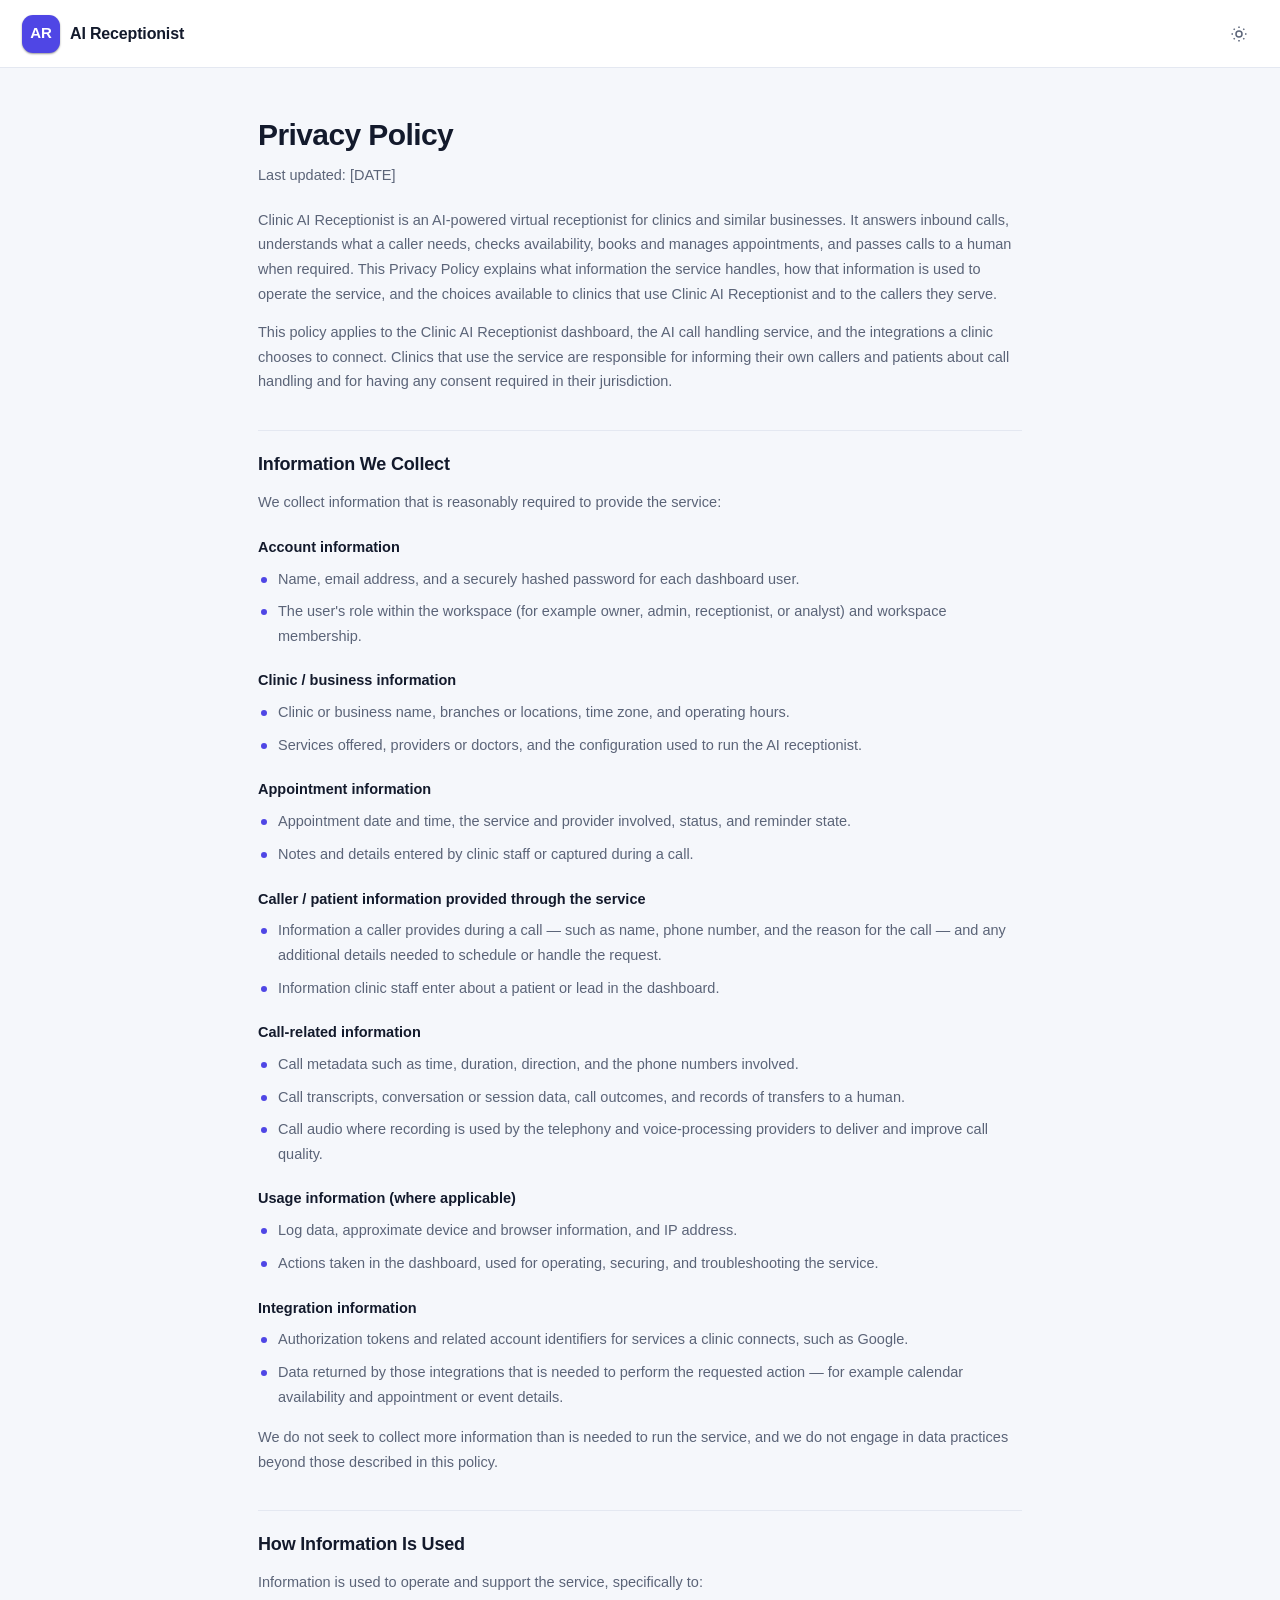
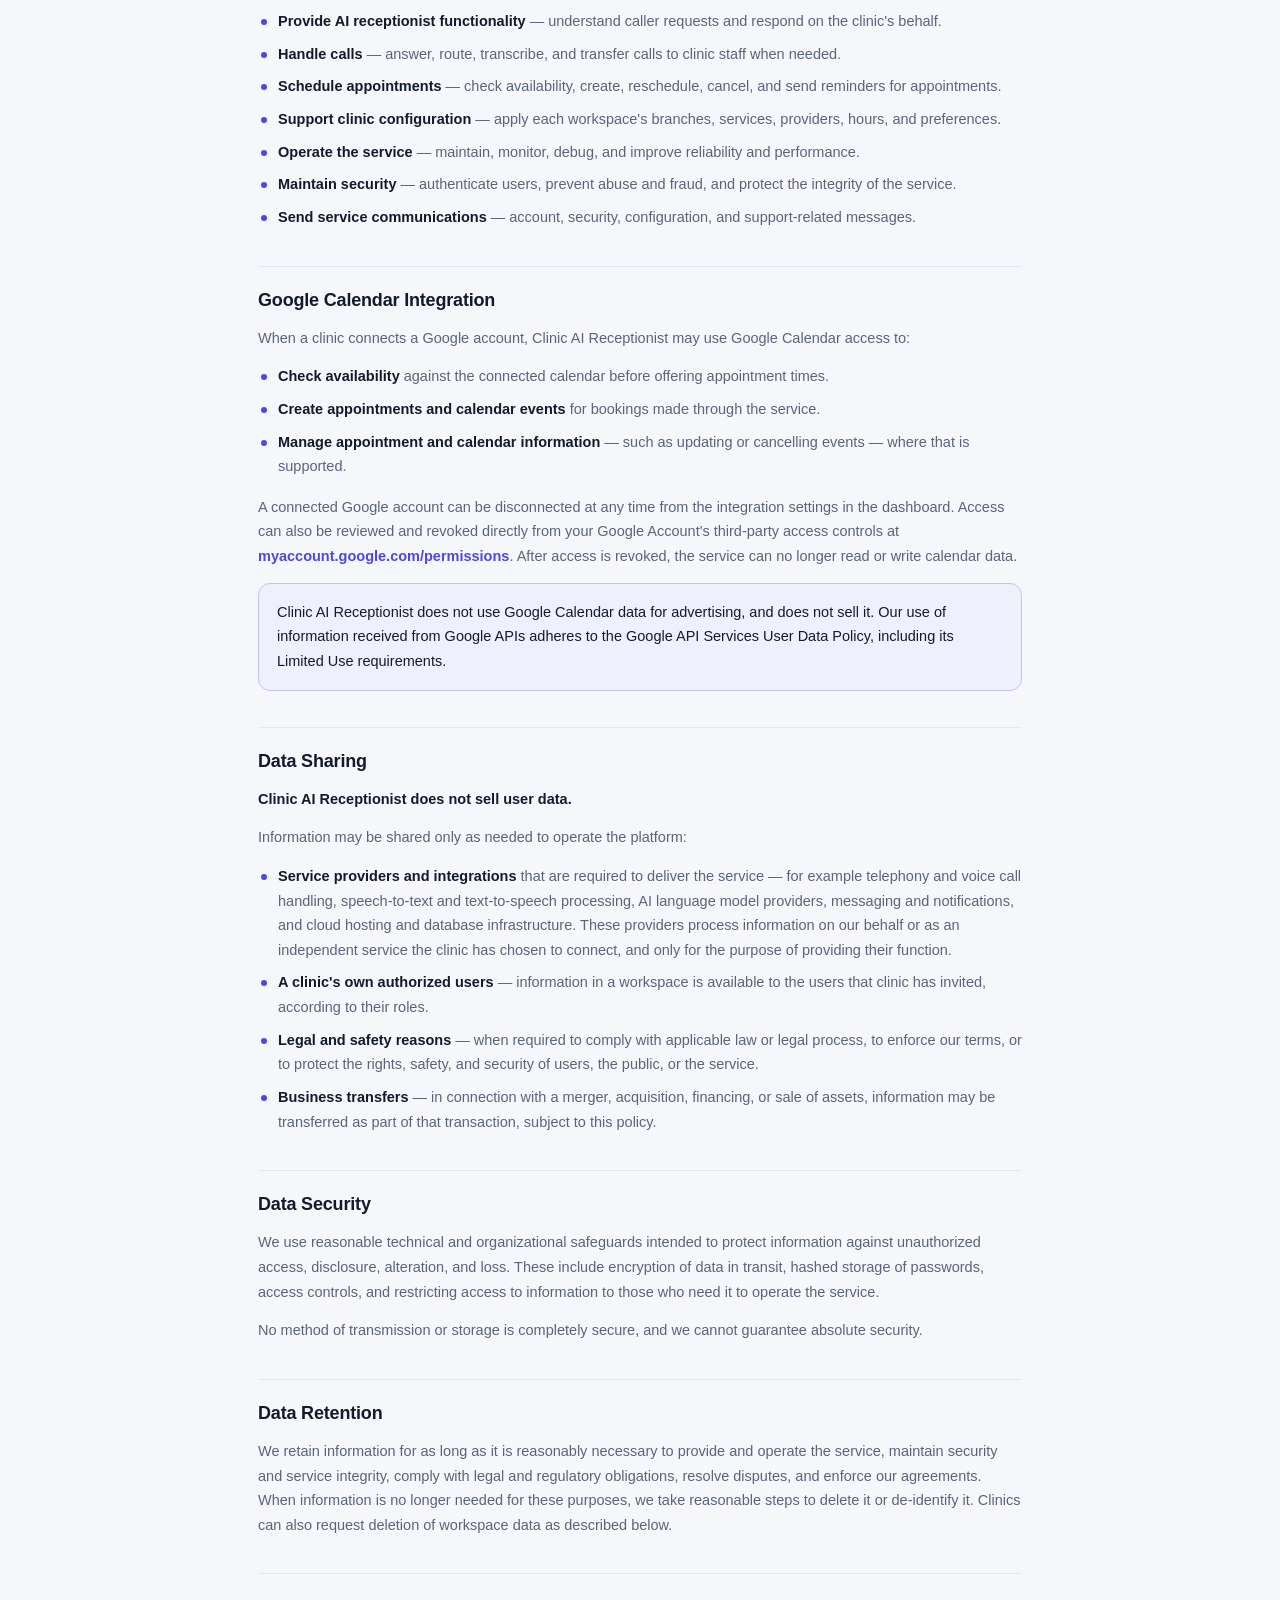
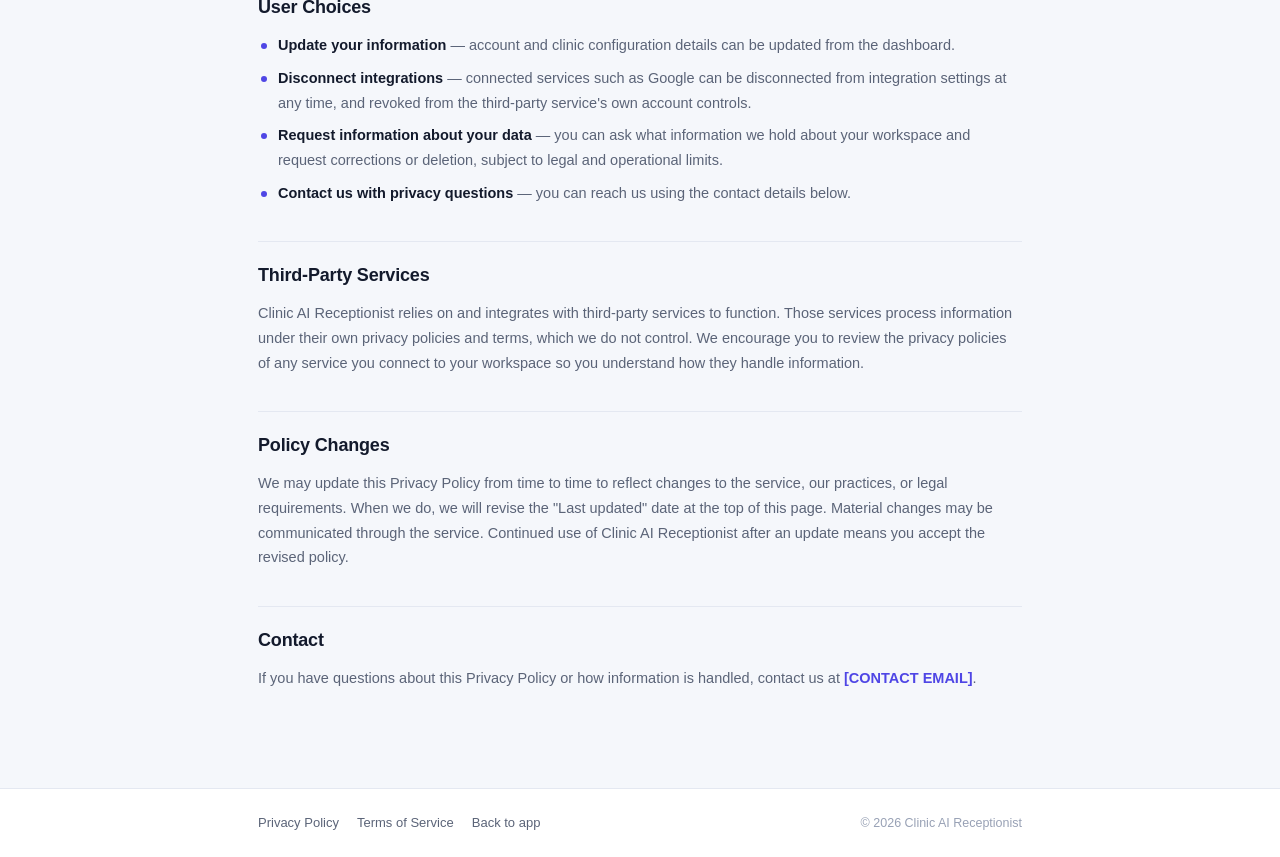
==== frontend/privacy.html @ 1a6f02f2 "Integrate AI Receptionist 3.0 changes" ====
<!DOCTYPE html>
<html lang="en">
<head>
<meta charset="UTF-8" />
<meta name="viewport" content="width=device-width, initial-scale=1.0" />
<!--
  Standalone PUBLIC page — not part of the SPA in index.html. It has its own
  <meta> CSP (the one in index.html only applies to that document). This page
  makes no API calls, so connect-src stays at 'self'. As with index.html, a
  real deployment should also send a Content-Security-Policy HTTP header.
-->
<meta http-equiv="Content-Security-Policy" content="default-src 'self'; script-src 'self'; style-src 'self' 'unsafe-inline'; img-src 'self' data:; connect-src 'self'; object-src 'none'; base-uri 'self'; form-action 'self';" />
<title>Privacy Policy | Clinic AI Receptionist</title>
<meta name="description" content="Privacy Policy for Clinic AI Receptionist — what information the AI receptionist service collects, how it is used, and the choices available to clinics and their callers." />
<meta name="robots" content="index, follow" />
<link rel="stylesheet" href="css/reset.css" />
<link rel="stylesheet" href="css/dashboard.css" />
<script src="js/legal.js"></script>
<style>
  /* Page-scoped layout only — every value is an existing design token from
     css/dashboard.css so this page inherits the app's theme, colours,
     typography and spacing (and dark mode) automatically. */
  .legal-topbar {
    display: flex; align-items: center; justify-content: space-between;
    gap: 14px; height: var(--topbar-h);
    padding: 0 22px;
    background: var(--bg-elevated);
    border-bottom: 1px solid var(--border);
    position: sticky; top: 0; z-index: 40;
  }
  .legal-brand { display: flex; align-items: center; gap: 10px; color: var(--text); }
  .legal-brand__name { font-weight: 700; font-size: 16px; letter-spacing: -0.01em; }

  .legal-root {
    max-width: 820px; width: 100%; margin: 0 auto;
    padding: 44px 28px 84px;
    animation: rise 0.5s var(--ease);
  }
  .legal-doc__title { font-size: 30px; font-weight: 700; letter-spacing: -0.02em; margin-bottom: 6px; }
  .legal-doc__meta { color: var(--text-faint); font-size: 13px; margin-bottom: 8px; }
  .legal-doc__intro { color: var(--text-muted); font-size: 15px; line-height: 1.7; margin: 20px 0 8px; }

  .legal-doc h2 {
    font-size: 18px; font-weight: 700; letter-spacing: -0.01em;
    margin: 36px 0 12px; padding-top: 20px;
    border-top: 1px solid var(--border);
  }
  .legal-doc h3 { font-size: 14.5px; font-weight: 700; margin: 22px 0 8px; color: var(--text); }
  .legal-doc p { color: var(--text-muted); font-size: 14.5px; line-height: 1.7; margin-bottom: 14px; }
  .legal-doc ul { display: flex; flex-direction: column; gap: 8px; margin: 0 0 16px; }
  .legal-doc li {
    position: relative; padding-left: 20px;
    color: var(--text-muted); font-size: 14.5px; line-height: 1.7;
  }
  .legal-doc li::before {
    content: ""; position: absolute; left: 3px; top: 10px;
    width: 6px; height: 6px; border-radius: 50%; background: var(--brand);
  }
  .legal-doc strong { color: var(--text); font-weight: 600; }
  .legal-doc a { color: var(--brand); font-weight: 600; }
  .legal-doc a:hover { text-decoration: underline; }

  .legal-callout {
    background: var(--brand-soft);
    border: 1px solid color-mix(in srgb, var(--brand) 22%, var(--border));
    border-radius: var(--radius-md);
    padding: 16px 18px; margin: 0 0 16px;
  }
  .legal-callout p { margin-bottom: 0; color: var(--text); }

  .legal-footer { background: var(--bg-elevated); border-top: 1px solid var(--border); }
  .legal-footer__inner {
    max-width: 820px; width: 100%; margin: 0 auto;
    padding: 24px 28px;
    display: flex; flex-wrap: wrap; align-items: center; justify-content: space-between; gap: 12px;
  }
  .legal-footer__links { display: flex; flex-wrap: wrap; gap: 18px; }
  .legal-footer__links a { font-size: 13px; font-weight: 500; color: var(--text-muted); }
  .legal-footer__links a:hover { color: var(--text); }
  .legal-footer__copy { font-size: 12.5px; color: var(--text-faint); }

  @media (max-width: 720px) {
    .legal-topbar { padding: 0 16px; }
    .legal-root { padding: 30px 16px 64px; }
    .legal-doc__title { font-size: 24px; }
    .legal-footer__inner { padding: 20px 16px; }
  }
</style>
</head>
<body>

<header class="legal-topbar">
  <a class="legal-brand" href="index.html" aria-label="Back to Clinic AI Receptionist">
    <span class="auth-brand__mark">AR</span>
    <span class="legal-brand__name">AI Receptionist</span>
  </a>
  <button class="icon-btn" id="theme-toggle" type="button" aria-label="Toggle dark / light mode" title="Toggle dark / light mode">
    <svg id="theme-icon-sun" viewBox="0 0 24 24" fill="none" stroke="currentColor" stroke-width="2" aria-hidden="true"><circle cx="12" cy="12" r="4"/><path d="M12 2v2M12 20v2M4.9 4.9l1.4 1.4M17.7 17.7l1.4 1.4M2 12h2M20 12h2M4.9 19.1l1.4-1.4M17.7 6.3l1.4-1.4"/></svg>
    <svg id="theme-icon-moon" viewBox="0 0 24 24" fill="none" stroke="currentColor" stroke-width="2" aria-hidden="true" hidden><path d="M21 12.79A9 9 0 1111.21 3 7 7 0 0021 12.79z"/></svg>
  </button>
</header>

<main class="legal-root">
  <article class="legal-doc">
    <h1 class="legal-doc__title">Privacy Policy</h1>
    <p class="legal-doc__meta">Last updated: [DATE]</p>

    <p class="legal-doc__intro">
      Clinic AI Receptionist is an AI-powered virtual receptionist for clinics and
      similar businesses. It answers inbound calls, understands what a caller needs,
      checks availability, books and manages appointments, and passes calls to a
      human when required. This Privacy Policy explains what information the service
      handles, how that information is used to operate the service, and the choices
      available to clinics that use Clinic AI Receptionist and to the callers they
      serve.
    </p>
    <p>
      This policy applies to the Clinic AI Receptionist dashboard, the AI call
      handling service, and the integrations a clinic chooses to connect. Clinics
      that use the service are responsible for informing their own callers and
      patients about call handling and for having any consent required in their
      jurisdiction.
    </p>

    <h2>Information We Collect</h2>
    <p>We collect information that is reasonably required to provide the service:</p>

    <h3>Account information</h3>
    <ul>
      <li>Name, email address, and a securely hashed password for each dashboard user.</li>
      <li>The user's role within the workspace (for example owner, admin, receptionist, or analyst) and workspace membership.</li>
    </ul>

    <h3>Clinic / business information</h3>
    <ul>
      <li>Clinic or business name, branches or locations, time zone, and operating hours.</li>
      <li>Services offered, providers or doctors, and the configuration used to run the AI receptionist.</li>
    </ul>

    <h3>Appointment information</h3>
    <ul>
      <li>Appointment date and time, the service and provider involved, status, and reminder state.</li>
      <li>Notes and details entered by clinic staff or captured during a call.</li>
    </ul>

    <h3>Caller / patient information provided through the service</h3>
    <ul>
      <li>Information a caller provides during a call — such as name, phone number, and the reason for the call — and any additional details needed to schedule or handle the request.</li>
      <li>Information clinic staff enter about a patient or lead in the dashboard.</li>
    </ul>

    <h3>Call-related information</h3>
    <ul>
      <li>Call metadata such as time, duration, direction, and the phone numbers involved.</li>
      <li>Call transcripts, conversation or session data, call outcomes, and records of transfers to a human.</li>
      <li>Call audio where recording is used by the telephony and voice-processing providers to deliver and improve call quality.</li>
    </ul>

    <h3>Usage information (where applicable)</h3>
    <ul>
      <li>Log data, approximate device and browser information, and IP address.</li>
      <li>Actions taken in the dashboard, used for operating, securing, and troubleshooting the service.</li>
    </ul>

    <h3>Integration information</h3>
    <ul>
      <li>Authorization tokens and related account identifiers for services a clinic connects, such as Google.</li>
      <li>Data returned by those integrations that is needed to perform the requested action — for example calendar availability and appointment or event details.</li>
    </ul>

    <p>
      We do not seek to collect more information than is needed to run the service,
      and we do not engage in data practices beyond those described in this policy.
    </p>

    <h2>How Information Is Used</h2>
    <p>Information is used to operate and support the service, specifically to:</p>
    <ul>
      <li><strong>Provide AI receptionist functionality</strong> — understand caller requests and respond on the clinic's behalf.</li>
      <li><strong>Handle calls</strong> — answer, route, transcribe, and transfer calls to clinic staff when needed.</li>
      <li><strong>Schedule appointments</strong> — check availability, create, reschedule, cancel, and send reminders for appointments.</li>
      <li><strong>Support clinic configuration</strong> — apply each workspace's branches, services, providers, hours, and preferences.</li>
      <li><strong>Operate the service</strong> — maintain, monitor, debug, and improve reliability and performance.</li>
      <li><strong>Maintain security</strong> — authenticate users, prevent abuse and fraud, and protect the integrity of the service.</li>
      <li><strong>Send service communications</strong> — account, security, configuration, and support-related messages.</li>
    </ul>

    <h2>Google Calendar Integration</h2>
    <p>
      When a clinic connects a Google account, Clinic AI Receptionist may use Google
      Calendar access to:
    </p>
    <ul>
      <li><strong>Check availability</strong> against the connected calendar before offering appointment times.</li>
      <li><strong>Create appointments and calendar events</strong> for bookings made through the service.</li>
      <li><strong>Manage appointment and calendar information</strong> — such as updating or cancelling events — where that is supported.</li>
    </ul>
    <p>
      A connected Google account can be disconnected at any time from the
      integration settings in the dashboard. Access can also be reviewed and revoked
      directly from your Google Account's third-party access controls at
      <a href="https://myaccount.google.com/permissions" target="_blank" rel="noopener noreferrer">myaccount.google.com/permissions</a>.
      After access is revoked, the service can no longer read or write calendar data.
    </p>
    <div class="legal-callout">
      <p>
        Clinic AI Receptionist does not use Google Calendar data for advertising, and
        does not sell it. Our use of information received from Google APIs adheres to
        the Google API Services User Data Policy, including its Limited Use
        requirements.
      </p>
    </div>

    <h2>Data Sharing</h2>
    <p>
      <strong>Clinic AI Receptionist does not sell user data.</strong>
    </p>
    <p>Information may be shared only as needed to operate the platform:</p>
    <ul>
      <li>
        <strong>Service providers and integrations</strong> that are required to deliver the
        service — for example telephony and voice call handling, speech-to-text and
        text-to-speech processing, AI language model providers, messaging and
        notifications, and cloud hosting and database infrastructure. These providers
        process information on our behalf or as an independent service the clinic has
        chosen to connect, and only for the purpose of providing their function.
      </li>
      <li>
        <strong>A clinic's own authorized users</strong> — information in a workspace is
        available to the users that clinic has invited, according to their roles.
      </li>
      <li>
        <strong>Legal and safety reasons</strong> — when required to comply with applicable
        law or legal process, to enforce our terms, or to protect the rights, safety,
        and security of users, the public, or the service.
      </li>
      <li>
        <strong>Business transfers</strong> — in connection with a merger, acquisition,
        financing, or sale of assets, information may be transferred as part of that
        transaction, subject to this policy.
      </li>
    </ul>

    <h2>Data Security</h2>
    <p>
      We use reasonable technical and organizational safeguards intended to protect
      information against unauthorized access, disclosure, alteration, and loss.
      These include encryption of data in transit, hashed storage of passwords,
      access controls, and restricting access to information to those who need it to
      operate the service.
    </p>
    <p>
      No method of transmission or storage is completely secure, and we cannot
      guarantee absolute security.
    </p>

    <h2>Data Retention</h2>
    <p>
      We retain information for as long as it is reasonably necessary to provide and
      operate the service, maintain security and service integrity, comply with
      legal and regulatory obligations, resolve disputes, and enforce our
      agreements. When information is no longer needed for these purposes, we take
      reasonable steps to delete it or de-identify it. Clinics can also request
      deletion of workspace data as described below.
    </p>

    <h2>User Choices</h2>
    <ul>
      <li><strong>Update your information</strong> — account and clinic configuration details can be updated from the dashboard.</li>
      <li><strong>Disconnect integrations</strong> — connected services such as Google can be disconnected from integration settings at any time, and revoked from the third-party service's own account controls.</li>
      <li><strong>Request information about your data</strong> — you can ask what information we hold about your workspace and request corrections or deletion, subject to legal and operational limits.</li>
      <li><strong>Contact us with privacy questions</strong> — you can reach us using the contact details below.</li>
    </ul>

    <h2>Third-Party Services</h2>
    <p>
      Clinic AI Receptionist relies on and integrates with third-party services to
      function. Those services process information under their own privacy policies
      and terms, which we do not control. We encourage you to review the privacy
      policies of any service you connect to your workspace so you understand how
      they handle information.
    </p>

    <h2>Policy Changes</h2>
    <p>
      We may update this Privacy Policy from time to time to reflect changes to the
      service, our practices, or legal requirements. When we do, we will revise the
      "Last updated" date at the top of this page. Material changes may be
      communicated through the service. Continued use of Clinic AI Receptionist
      after an update means you accept the revised policy.
    </p>

    <h2>Contact</h2>
    <p>
      If you have questions about this Privacy Policy or how information is handled,
      contact us at <a href="mailto:[CONTACT EMAIL]">[CONTACT EMAIL]</a>.
    </p>
  </article>
</main>

<footer class="legal-footer">
  <div class="legal-footer__inner">
    <nav class="legal-footer__links" aria-label="Legal">
      <a href="/privacy" aria-current="page">Privacy Policy</a>
      <a href="/terms">Terms of Service</a>
      <a href="index.html">Back to app</a>
    </nav>
    <span class="legal-footer__copy">&copy; <span id="legal-year">2026</span> Clinic AI Receptionist</span>
  </div>
</footer>

</body>
</html>
---- frontend/css/dashboard.css ----
/* ==========================================================================
   AI Receptionist — Premium Healthcare SaaS Dashboard
   Phase 11: HTML5 / CSS3 / vanilla JS only. No frameworks, no build step.
   ========================================================================== */

/* -- Design tokens -------------------------------------------------------- */
:root {
  --font-sans: "Inter", -apple-system, BlinkMacSystemFont, "Segoe UI", Roboto, sans-serif;

  --bg: #f5f7fb;
  --bg-elevated: #ffffff;
  --bg-subtle: #eef1f8;
  --surface: #ffffff;
  --surface-hover: #f8f9fd;
  --border: #e4e8f1;
  --border-strong: #d3d9e6;

  --text: #131a2c;
  --text-muted: #5b6478;
  --text-faint: #98a1b5;

  --brand: #4f46e5;
  --brand-strong: #4338ca;
  --brand-soft: #eef0fe;
  --brand-contrast: #ffffff;

  --chart-1: #6366f1;
  --chart-2: #0ea5e9;
  --chart-3: #10b981;
  --chart-4: #f59e0b;
  --chart-5: #ef4444;
  --chart-6: #94a3b8;

  --success: #10b981;
  --success-soft: #e7faf3;
  --warning: #f59e0b;
  --warning-soft: #fef6e7;
  --danger: #ef4444;
  --danger-soft: #fdecec;
  --info: #0ea5e9;
  --info-soft: #e8f6fd;

  --radius-sm: 8px;
  --radius-md: 12px;
  --radius-lg: 18px;
  --radius-pill: 999px;

  --shadow-sm: 0 1px 2px rgba(20, 24, 40, 0.06);
  --shadow-md: 0 6px 20px -6px rgba(20, 24, 40, 0.14);
  --shadow-lg: 0 20px 45px -18px rgba(20, 24, 40, 0.28);

  --ease: cubic-bezier(0.4, 0, 0.2, 1);
  --sidebar-w: 264px;
  --sidebar-w-collapsed: 76px;
  --topbar-h: 68px;
}

:root[data-theme="dark"] {
  --bg: #0b0e17;
  --bg-elevated: #121826;
  --bg-subtle: #0f1420;
  --surface: #131a2a;
  --surface-hover: #171f32;
  --border: #232c42;
  --border-strong: #2c3752;

  --text: #eef1fa;
  --text-muted: #9aa4bf;
  --text-faint: #656f8c;

  --brand-soft: rgba(99, 102, 241, 0.16);
  --success-soft: rgba(16, 185, 129, 0.14);
  --warning-soft: rgba(245, 158, 11, 0.14);
  --danger-soft: rgba(239, 68, 68, 0.14);
  --info-soft: rgba(14, 165, 233, 0.14);

  --shadow-sm: 0 1px 2px rgba(0, 0, 0, 0.3);
  --shadow-md: 0 10px 30px -10px rgba(0, 0, 0, 0.55);
  --shadow-lg: 0 24px 60px -20px rgba(0, 0, 0, 0.65);
}

@media (prefers-color-scheme: dark) {
  :root:not([data-theme="light"]) {
    --bg: #0b0e17;
    --bg-elevated: #121826;
    --bg-subtle: #0f1420;
    --surface: #131a2a;
    --surface-hover: #171f32;
    --border: #232c42;
    --border-strong: #2c3752;
    --text: #eef1fa;
    --text-muted: #9aa4bf;
    --text-faint: #656f8c;
    --brand-soft: rgba(99, 102, 241, 0.16);
    --success-soft: rgba(16, 185, 129, 0.14);
    --warning-soft: rgba(245, 158, 11, 0.14);
    --danger-soft: rgba(239, 68, 68, 0.14);
    --info-soft: rgba(14, 165, 233, 0.14);
    --shadow-sm: 0 1px 2px rgba(0, 0, 0, 0.3);
    --shadow-md: 0 10px 30px -10px rgba(0, 0, 0, 0.55);
    --shadow-lg: 0 24px 60px -20px rgba(0, 0, 0, 0.65);
  }
}

html { color-scheme: light dark; }
body {
  font-family: var(--font-sans);
  background: var(--bg);
  color: var(--text);
  font-size: 14.5px;
  line-height: 1.5;
}

::selection { background: var(--brand); color: #fff; }

::-webkit-scrollbar { width: 10px; height: 10px; }
::-webkit-scrollbar-track { background: transparent; }
::-webkit-scrollbar-thumb { background: var(--border-strong); border-radius: 999px; border: 2px solid transparent; background-clip: content-box; }

a, button, input, select, textarea { font-family: inherit; }

/* -- Auth screen ----------------------------------------------------------- */
.auth-screen {
  min-height: 100vh;
  display: grid;
  place-items: center;
  background:
    radial-gradient(1200px 600px at 15% -10%, var(--brand-soft), transparent 60%),
    radial-gradient(900px 500px at 110% 10%, var(--info-soft), transparent 55%),
    var(--bg);
  padding: 24px;
}
.auth-card {
  width: 100%;
  max-width: 408px;
  background: var(--surface);
  border: 1px solid var(--border);
  border-radius: var(--radius-lg);
  box-shadow: var(--shadow-lg);
  padding: 36px 32px 28px;
  animation: rise 0.5s var(--ease);
}
.auth-brand { display: flex; align-items: center; gap: 10px; margin-bottom: 22px; }
.auth-brand__mark {
  width: 38px; height: 38px; border-radius: 11px;
  background: var(--brand);
  display: grid; place-items: center; color: #fff; font-weight: 700; font-size: 15px;
  box-shadow: var(--shadow-sm);
}
.auth-brand__name { font-weight: 700; font-size: 16px; letter-spacing: -0.01em; }
.auth-title { font-size: 22px; font-weight: 700; letter-spacing: -0.02em; margin-bottom: 4px; }
.auth-subtitle { color: var(--text-muted); font-size: 13.5px; margin-bottom: 24px; }
.auth-form { display: flex; flex-direction: column; gap: 14px; }
.auth-footer { margin-top: 20px; text-align: center; font-size: 13px; color: var(--text-muted); }
.auth-footer button { color: var(--brand); font-weight: 600; }
.auth-error { display: none; }
.auth-error.is-visible {
  display: flex; gap: 8px; align-items: flex-start;
  background: var(--danger-soft); color: var(--danger);
  border-radius: var(--radius-sm); padding: 10px 12px; font-size: 13px; margin-bottom: 4px;
}
.auth-demo-hint { font-size: 12px; color: var(--text-faint); margin-top: 14px; text-align: center; line-height: 1.6; }

/* -- Form elements ---------------------------------------------------------- */
.field { display: flex; flex-direction: column; gap: 6px; }
.field__label { font-size: 12.5px; font-weight: 600; color: var(--text-muted); }
.field__hint { font-size: 11.5px; color: var(--text-faint); }
.field__error { font-size: 12.5px; color: var(--danger); background: var(--danger-soft); border-radius: var(--radius-sm); padding: 8px 10px; }
.field__error[hidden] { display: none; }
.input, .select, .textarea {
  width: 100%;
  background: var(--bg-subtle);
  border: 1px solid var(--border);
  border-radius: var(--radius-sm);
  padding: 10px 12px;
  font-size: 14px;
  color: var(--text);
  transition: border-color 0.15s var(--ease), box-shadow 0.15s var(--ease), background 0.15s var(--ease);
}
.textarea { resize: vertical; min-height: 90px; }
.input:focus, .select:focus, .textarea:focus {
  outline: none; border-color: var(--brand); background: var(--surface);
  box-shadow: 0 0 0 3px var(--brand-soft);
}
.input::placeholder { color: var(--text-faint); }
.checkbox-row { display: flex; align-items: center; gap: 8px; font-size: 13.5px; color: var(--text-muted); }

/* -- Buttons ---------------------------------------------------------------- */
.btn {
  display: inline-flex; align-items: center; justify-content: center; gap: 8px;
  border-radius: var(--radius-sm);
  padding: 10px 16px;
  font-size: 13.5px; font-weight: 600;
  border: 1px solid transparent;
  cursor: pointer;
  transition: transform 0.12s var(--ease), box-shadow 0.15s var(--ease), background 0.15s var(--ease), border-color 0.15s var(--ease), opacity 0.15s;
  white-space: nowrap;
}
.btn:active { transform: translateY(1px) scale(0.99); }
.btn:disabled { opacity: 0.55; cursor: not-allowed; transform: none; }
.btn--primary { background: var(--brand); color: #fff; box-shadow: var(--shadow-sm); }
.btn--primary:hover:not(:disabled) { background: var(--brand-strong); box-shadow: var(--shadow-md); }
.btn--secondary { background: var(--surface); color: var(--text); border-color: var(--border-strong); }
.btn--secondary:hover:not(:disabled) { background: var(--surface-hover); }
.btn--ghost { background: transparent; color: var(--text-muted); }
.btn--ghost:hover:not(:disabled) { background: var(--bg-subtle); color: var(--text); }
.btn--danger { background: var(--danger-soft); color: var(--danger); }
.btn--danger:hover:not(:disabled) { background: var(--danger); color: #fff; }
.btn--sm { padding: 6px 11px; font-size: 12.5px; }
.btn--block { width: 100%; }
.btn--icon { padding: 8px; border-radius: var(--radius-sm); }
.btn .spinner { display: none; }
.btn.is-loading .spinner { display: inline-block; }
.btn.is-loading .btn__label { opacity: 0.7; }

/* -- App shell ---------------------------------------------------------------- */
.app-shell { display: flex; min-height: 100vh; }

.sidebar {
  width: var(--sidebar-w);
  flex-shrink: 0;
  background: var(--bg-elevated);
  border-right: 1px solid var(--border);
  display: flex; flex-direction: column;
  transition: width 0.22s var(--ease);
  position: sticky; top: 0; height: 100vh; z-index: 40;
}
.app-shell.is-collapsed .sidebar { width: var(--sidebar-w-collapsed); }

.sidebar__brand { display: flex; align-items: center; gap: 10px; padding: 18px 20px; height: var(--topbar-h); border-bottom: 1px solid var(--border); overflow: hidden; }
.sidebar__mark { width: 34px; height: 34px; flex-shrink: 0; border-radius: 10px; background: var(--brand); display: grid; place-items: center; color: #fff; font-weight: 700; font-size: 13px; }
.sidebar__brand-text { font-weight: 700; font-size: 14.5px; letter-spacing: -0.01em; white-space: nowrap; opacity: 1; transition: opacity 0.15s; }
.app-shell.is-collapsed .sidebar__brand-text { opacity: 0; width: 0; }

.sidebar__nav { flex: 1; overflow-y: auto; padding: 14px 12px; display: flex; flex-direction: column; gap: 2px; }
.nav-item {
  display: flex; align-items: center; gap: 12px;
  padding: 10px 12px; border-radius: var(--radius-sm);
  color: var(--text-muted); font-size: 13.5px; font-weight: 500;
  cursor: pointer; position: relative; white-space: nowrap; overflow: hidden;
  transition: background 0.15s var(--ease), color 0.15s var(--ease);
}
.nav-item:hover { background: var(--bg-subtle); color: var(--text); }
.nav-item.is-active { background: var(--brand-soft); color: var(--brand-strong); font-weight: 600; }
.nav-item__icon { width: 19px; height: 19px; flex-shrink: 0; display: grid; place-items: center; }
.nav-item__icon svg { width: 100%; height: 100%; }
.nav-item__label { opacity: 1; transition: opacity 0.15s; }
.app-shell.is-collapsed .nav-item__label { opacity: 0; width: 0; }
.nav-item__badge { margin-left: auto; background: var(--danger); color: #fff; font-size: 10.5px; font-weight: 700; padding: 1px 6px; border-radius: 999px; }
.app-shell.is-collapsed .nav-item__badge { display: none; }

.sidebar__section-label { padding: 14px 12px 6px; font-size: 10.5px; font-weight: 700; letter-spacing: 0.08em; text-transform: uppercase; color: var(--text-faint); }
.app-shell.is-collapsed .sidebar__section-label { opacity: 0; height: 6px; overflow: hidden; padding: 0; }

.sidebar__footer { padding: 12px; border-top: 1px solid var(--border); }
.sidebar__collapse-btn { width: 100%; justify-content: flex-start; }

/* -- Topbar ---------------------------------------------------------------- */
.topbar {
  height: var(--topbar-h); flex-shrink: 0;
  display: flex; align-items: center; gap: 14px;
  padding: 0 22px; border-bottom: 1px solid var(--border);
  background: color-mix(in srgb, var(--bg-elevated) 88%, transparent);
  backdrop-filter: blur(10px);
  position: sticky; top: 0; z-index: 30;
}
.topbar__menu-btn { display: none; }
.topbar__title { font-size: 16.5px; font-weight: 700; letter-spacing: -0.01em; white-space: nowrap; }
.topbar__crumb { color: var(--text-faint); font-weight: 500; font-size: 12.5px; }

.topbar__search { flex: 1; max-width: 420px; margin-left: 12px; position: relative; }
.topbar__search svg { position: absolute; left: 12px; top: 50%; transform: translateY(-50%); width: 15px; height: 15px; color: var(--text-faint); }
.topbar__search input {
  width: 100%; padding: 9px 12px 9px 34px; border-radius: var(--radius-pill);
  border: 1px solid var(--border); background: var(--bg-subtle); font-size: 13px; color: var(--text);
}
.topbar__search input:focus { outline: none; border-color: var(--brand); background: var(--surface); box-shadow: 0 0 0 3px var(--brand-soft); }
.topbar__search kbd { position: absolute; right: 10px; top: 50%; transform: translateY(-50%); font-size: 10.5px; color: var(--text-faint); background: var(--surface); border: 1px solid var(--border); border-radius: 5px; padding: 1px 5px; }

.topbar__actions { margin-left: auto; display: flex; align-items: center; gap: 8px; }
.icon-btn {
  width: 38px; height: 38px; border-radius: var(--radius-sm); display: grid; place-items: center;
  color: var(--text-muted); position: relative; transition: background 0.15s, color 0.15s;
}
.icon-btn:hover { background: var(--bg-subtle); color: var(--text); }
.icon-btn svg { width: 18px; height: 18px; }
.icon-btn__dot { position: absolute; top: 7px; right: 7px; width: 8px; height: 8px; border-radius: 50%; background: var(--danger); border: 2px solid var(--bg-elevated); }

.user-menu { position: relative; }
.user-chip { display: flex; align-items: center; gap: 9px; padding: 6px 10px 6px 6px; border-radius: var(--radius-pill); transition: background 0.15s; }
.user-chip:hover { background: var(--bg-subtle); }
.avatar {
  width: 30px; height: 30px; border-radius: 50%; display: grid; place-items: center;
  font-size: 12px; font-weight: 700; color: #fff; flex-shrink: 0;
  background: var(--brand);
}
.user-chip__meta { text-align: left; line-height: 1.25; }
.user-chip__name { font-size: 12.5px; font-weight: 600; }
.user-chip__role { font-size: 11px; color: var(--text-faint); }

.dropdown {
  position: absolute; top: calc(100% + 10px); right: 0; min-width: 240px;
  background: var(--surface); border: 1px solid var(--border); border-radius: var(--radius-md);
  box-shadow: var(--shadow-lg); padding: 8px; z-index: 60;
  opacity: 0; visibility: hidden; transform: translateY(-6px) scale(0.98);
  transition: opacity 0.15s var(--ease), transform 0.15s var(--ease), visibility 0.15s;
}
.dropdown.is-open { opacity: 1; visibility: visible; transform: translateY(0) scale(1); }
.dropdown__header { padding: 8px 10px; border-bottom: 1px solid var(--border); margin-bottom: 6px; }
.dropdown__item { display: flex; align-items: center; gap: 10px; width: 100%; padding: 9px 10px; border-radius: var(--radius-sm); font-size: 13px; color: var(--text); text-align: left; }
.dropdown__item:hover { background: var(--bg-subtle); }
.dropdown__item svg { width: 16px; height: 16px; color: var(--text-muted); }
.dropdown__item--danger { color: var(--danger); }
.dropdown__divider { height: 1px; background: var(--border); margin: 6px 0; }
.notif-list { max-height: 340px; overflow-y: auto; display: flex; flex-direction: column; gap: 2px; }
.notif-item { padding: 10px; border-radius: var(--radius-sm); font-size: 12.5px; }
.notif-item:hover { background: var(--bg-subtle); }
.notif-item__title { font-weight: 600; margin-bottom: 2px; }
.notif-item__time { color: var(--text-faint); font-size: 11px; }

/* -- Content / page layout ------------------------------------------------- */
.content { flex: 1; min-width: 0; display: flex; flex-direction: column; }
.page-root { padding: 24px 28px 60px; max-width: 1440px; width: 100%; margin: 0 auto; }
.page { display: none; animation: rise 0.35s var(--ease); }
.page.is-active { display: block; }

.page-header { display: flex; align-items: flex-end; justify-content: space-between; gap: 16px; margin-bottom: 22px; flex-wrap: wrap; }
.page-header__title { font-size: 22px; font-weight: 700; letter-spacing: -0.02em; }
.page-header__subtitle { color: var(--text-muted); font-size: 13.5px; margin-top: 3px; }
.page-header__actions { display: flex; gap: 10px; flex-wrap: wrap; }

/* -- Grids / cards ------------------------------------------------------------ */
.grid { display: grid; gap: 18px; }
.grid--kpi { grid-template-columns: repeat(auto-fit, minmax(210px, 1fr)); margin-bottom: 20px; }
.grid--2 { grid-template-columns: 2fr 1fr; }
.grid--3 { grid-template-columns: repeat(3, 1fr); }
.grid--auto { grid-template-columns: repeat(auto-fill, minmax(260px, 1fr)); }

.card {
  background: var(--surface); border: 1px solid var(--border); border-radius: var(--radius-lg);
  padding: 20px; box-shadow: var(--shadow-sm);
  transition: box-shadow 0.2s var(--ease), transform 0.2s var(--ease), border-color 0.2s var(--ease);
}
.card--hover:hover { box-shadow: var(--shadow-md); transform: translateY(-2px); border-color: var(--border-strong); }
.card__head { display: flex; align-items: center; justify-content: space-between; margin-bottom: 14px; gap: 10px; }
.card__title { font-size: 14px; font-weight: 700; letter-spacing: -0.01em; }
.card__subtitle { font-size: 12px; color: var(--text-faint); margin-top: 2px; }

.kpi-card { position: relative; overflow: hidden; }
.kpi-card__icon { width: 38px; height: 38px; border-radius: 10px; display: grid; place-items: center; margin-bottom: 14px; }
.kpi-card__icon svg { width: 19px; height: 19px; }
.kpi-card__value { font-size: 26px; font-weight: 800; letter-spacing: -0.02em; }
.kpi-card__label { font-size: 12.5px; color: var(--text-muted); margin-top: 2px; }
.kpi-card__delta { display: inline-flex; align-items: center; gap: 3px; font-size: 12px; font-weight: 700; margin-top: 10px; padding: 2px 7px; border-radius: 999px; }
.kpi-card__delta--up { color: var(--success); background: var(--success-soft); }
.kpi-card__delta--down { color: var(--danger); background: var(--danger-soft); }
.kpi-card__spark { position: absolute; bottom: 0; right: 0; width: 100px; height: 40px; opacity: 0.85; }

.tone-brand { background: var(--brand-soft); color: var(--brand); }
.tone-success { background: var(--success-soft); color: var(--success); }
.tone-warning { background: var(--warning-soft); color: var(--warning); }
.tone-danger { background: var(--danger-soft); color: var(--danger); }
.tone-info { background: var(--info-soft); color: var(--info); }

/* -- Badges / pills -------------------------------------------------------- */
.badge { display: inline-flex; align-items: center; gap: 5px; font-size: 11.5px; font-weight: 700; padding: 3px 9px; border-radius: 999px; white-space: nowrap; }
.badge::before { content: ""; width: 6px; height: 6px; border-radius: 50%; background: currentColor; }
.badge--dot-off::before { display: none; }

/* -- Tables ------------------------------------------------------------------ */
.table-card { background: var(--surface); border: 1px solid var(--border); border-radius: var(--radius-lg); box-shadow: var(--shadow-sm); overflow: hidden; }
.table-toolbar { display: flex; align-items: center; gap: 10px; padding: 16px 18px; border-bottom: 1px solid var(--border); flex-wrap: wrap; }
.table-toolbar__search { position: relative; flex: 1; min-width: 200px; max-width: 320px; }
.table-toolbar__search svg { position: absolute; left: 11px; top: 50%; transform: translateY(-50%); width: 14px; height: 14px; color: var(--text-faint); }
.table-toolbar__search input { width: 100%; padding: 8px 10px 8px 32px; border-radius: var(--radius-sm); border: 1px solid var(--border); background: var(--bg-subtle); font-size: 13px; }
.table-toolbar__filters { display: flex; gap: 8px; flex-wrap: wrap; }
.table-toolbar__filters select { padding: 8px 10px; font-size: 12.5px; border-radius: var(--radius-sm); border: 1px solid var(--border); background: var(--bg-subtle); color: var(--text); }
.table-toolbar__spacer { flex: 1; }
.table-toolbar__count { font-size: 12px; color: var(--text-faint); white-space: nowrap; }

.table-scroll { overflow-x: auto; }
table.data-table { width: 100%; border-collapse: collapse; min-width: 640px; }
.data-table thead th {
  text-align: left; font-size: 11px; font-weight: 700; letter-spacing: 0.04em; text-transform: uppercase;
  color: var(--text-faint); padding: 11px 18px; border-bottom: 1px solid var(--border); white-space: nowrap;
  cursor: pointer; user-select: none;
}
.data-table thead th:hover { color: var(--text-muted); }
.data-table thead th.is-sorted { color: var(--brand); }
.data-table tbody tr { border-bottom: 1px solid var(--border); transition: background 0.12s; }
.data-table tbody tr:last-child { border-bottom: none; }
.data-table tbody tr:hover { background: var(--surface-hover); }
.data-table td { padding: 13px 18px; font-size: 13px; vertical-align: middle; }
.data-table td.num { text-align: right; font-variant-numeric: tabular-nums; }
.cell-primary { font-weight: 600; }
.cell-muted { color: var(--text-muted); }
.cell-row-flex { display: flex; align-items: center; gap: 10px; }
.row-actions { display: flex; gap: 4px; justify-content: flex-end; opacity: 0; transition: opacity 0.12s; }
.data-table tbody tr:hover .row-actions { opacity: 1; }

.table-footer { display: flex; align-items: center; justify-content: space-between; padding: 12px 18px; border-top: 1px solid var(--border); font-size: 12.5px; color: var(--text-muted); }
.pagination { display: flex; gap: 4px; }
.pagination button { width: 28px; height: 28px; border-radius: 7px; font-size: 12px; color: var(--text-muted); }
.pagination button:hover { background: var(--bg-subtle); }
.pagination button.is-active { background: var(--brand); color: #fff; font-weight: 700; }

/* -- Loading / empty / error states ------------------------------------------ */
.state-block { display: flex; flex-direction: column; align-items: center; justify-content: center; text-align: center; padding: 56px 24px; gap: 10px; }
.state-block__icon { width: 52px; height: 52px; border-radius: 16px; display: grid; place-items: center; margin-bottom: 6px; }
.state-block__icon svg { width: 24px; height: 24px; }
.state-block__title { font-size: 14.5px; font-weight: 700; }
.state-block__text { font-size: 13px; color: var(--text-muted); max-width: 360px; }
.state-block__actions { margin-top: 6px; display: flex; gap: 8px; }

.skeleton { background: linear-gradient(100deg, var(--bg-subtle) 30%, var(--border) 50%, var(--bg-subtle) 70%); background-size: 250% 100%; animation: shimmer 1.4s ease-in-out infinite; border-radius: 8px; }
.skeleton-row { display: flex; gap: 14px; padding: 13px 18px; align-items: center; }
.skeleton-line { height: 12px; border-radius: 6px; }
.skeleton-block { padding: 18px; }

/* -- Modals ------------------------------------------------------------------ */
.modal-backdrop {
  position: fixed; inset: 0; background: rgba(10, 13, 22, 0.55); backdrop-filter: blur(3px);
  display: flex; align-items: center; justify-content: center; padding: 20px; z-index: 100;
  opacity: 0; visibility: hidden; transition: opacity 0.2s var(--ease), visibility 0.2s;
}
.modal-backdrop.is-open { opacity: 1; visibility: visible; }
.modal {
  width: 100%; max-width: 520px; max-height: 88vh; overflow-y: auto;
  background: var(--surface); border: 1px solid var(--border); border-radius: var(--radius-lg);
  box-shadow: var(--shadow-lg); transform: translateY(14px) scale(0.98); transition: transform 0.22s var(--ease);
}
.modal-backdrop.is-open .modal { transform: translateY(0) scale(1); }
.modal--wide { max-width: 720px; }
.modal__header { display: flex; align-items: center; justify-content: space-between; padding: 18px 22px; border-bottom: 1px solid var(--border); position: sticky; top: 0; background: var(--surface); z-index: 1; }
.modal__title { font-size: 15.5px; font-weight: 700; }
.modal__body { padding: 22px; display: flex; flex-direction: column; gap: 16px; }
.modal__footer { display: flex; justify-content: flex-end; gap: 10px; padding: 16px 22px; border-top: 1px solid var(--border); }
.modal__close { color: var(--text-faint); }
.modal__close:hover { color: var(--text); }
.form-grid { display: grid; grid-template-columns: 1fr 1fr; gap: 14px; }

/* -- Toasts ------------------------------------------------------------------- */
.toast-root { position: fixed; bottom: 22px; right: 22px; display: flex; flex-direction: column; gap: 10px; z-index: 200; width: 340px; max-width: calc(100vw - 32px); }
.toast {
  display: flex; gap: 11px; align-items: flex-start; background: var(--surface); border: 1px solid var(--border);
  border-radius: var(--radius-md); box-shadow: var(--shadow-lg); padding: 13px 14px;
  animation: toast-in 0.28s var(--ease);
  border-left: 3px solid var(--brand);
}
.toast--success { border-left-color: var(--success); }
.toast--error { border-left-color: var(--danger); }
.toast--warning { border-left-color: var(--warning); }
.toast.is-leaving { animation: toast-out 0.22s var(--ease) forwards; }
.toast__icon { width: 20px; height: 20px; flex-shrink: 0; margin-top: 1px; }
.toast__title { font-size: 13px; font-weight: 700; }
.toast__text { font-size: 12.5px; color: var(--text-muted); margin-top: 2px; }
.toast__close { margin-left: auto; color: var(--text-faint); flex-shrink: 0; }

/* -- Misc components -------------------------------------------------------- */
.section-title { font-size: 14.5px; font-weight: 700; margin: 28px 0 14px; letter-spacing: -0.01em; }
.divider { height: 1px; background: var(--border); margin: 18px 0; }

.chip-toggle { display: inline-flex; background: var(--bg-subtle); border: 1px solid var(--border); border-radius: var(--radius-pill); padding: 3px; }
.chip-toggle button { padding: 6px 13px; font-size: 12.5px; font-weight: 600; border-radius: var(--radius-pill); color: var(--text-muted); }
.chip-toggle button.is-active { background: var(--surface); color: var(--text); box-shadow: var(--shadow-sm); }

.switch { position: relative; display: inline-block; width: 38px; height: 22px; flex-shrink: 0; }
.switch input { opacity: 0; width: 0; height: 0; }
.switch__track { position: absolute; inset: 0; background: var(--border-strong); border-radius: 999px; transition: background 0.18s var(--ease); cursor: pointer; }
.switch__track::before { content: ""; position: absolute; width: 16px; height: 16px; left: 3px; top: 3px; background: #fff; border-radius: 50%; transition: transform 0.18s var(--ease); box-shadow: var(--shadow-sm); }
.switch input:checked + .switch__track { background: var(--brand); }
.switch input:checked + .switch__track::before { transform: translateX(16px); }

.progress { height: 8px; border-radius: 999px; background: var(--bg-subtle); overflow: hidden; }
.progress__bar { height: 100%; border-radius: 999px; background: var(--brand); transition: width 0.4s var(--ease); }

.chart-svg { width: 100%; height: 100%; display: block; overflow: visible; }
.chart-grid { stroke: var(--border); stroke-width: 1; }
.chart-axis-label { fill: var(--text-faint); font-size: 10px; }
.chart-dot { fill: var(--surface); stroke: var(--chart-1); stroke-width: 2; transition: r 0.15s; }
.chart-dot:hover { r: 5.5; }
.chart-bar { transition: opacity 0.15s; cursor: pointer; }
.chart-bar:hover { opacity: 0.8; }
.chart-donut-seg { transition: opacity 0.15s; cursor: pointer; }
.chart-donut-seg:hover { opacity: 0.82; }
.chart-donut-total { font-size: 22px; font-weight: 800; fill: var(--text); }
.chart-donut-caption { font-size: 10px; fill: var(--text-faint); }
.sparkline { width: 100%; height: 100%; }
.chart-legend { display: flex; flex-wrap: wrap; gap: 10px 16px; margin-top: 14px; }
.chart-legend__item { display: flex; align-items: center; gap: 6px; font-size: 12px; color: var(--text-muted); }
.chart-legend__dot { width: 9px; height: 9px; border-radius: 3px; flex-shrink: 0; }

.heatmap { display: grid; grid-template-columns: 44px repeat(6, 1fr); gap: 5px; }
.heatmap__label { font-size: 11px; color: var(--text-faint); display: flex; align-items: center; }
.heatmap__cell { aspect-ratio: 1.4; border-radius: 6px; position: relative; cursor: pointer; }
.heatmap__cell:hover::after {
  content: attr(data-tip); position: absolute; bottom: 110%; left: 50%; transform: translateX(-50%);
  background: var(--text); color: var(--bg); font-size: 10.5px; padding: 4px 7px; border-radius: 6px; white-space: nowrap; z-index: 5;
}

.timeline { display: flex; flex-direction: column; }
.timeline-item { display: flex; gap: 12px; padding: 11px 0; border-bottom: 1px solid var(--border); }
.timeline-item:last-child { border-bottom: none; }
.timeline-item__icon { width: 32px; height: 32px; border-radius: 9px; display: grid; place-items: center; flex-shrink: 0; }
.timeline-item__icon svg { width: 15px; height: 15px; }
.timeline-item__text { font-size: 13px; }
.timeline-item__time { font-size: 11.5px; color: var(--text-faint); margin-top: 2px; }

.avatar-stack { display: flex; }
.avatar-stack .avatar { width: 26px; height: 26px; font-size: 10.5px; margin-left: -8px; border: 2px solid var(--surface); }
.avatar-stack .avatar:first-child { margin-left: 0; }

.live-pulse { width: 8px; height: 8px; border-radius: 50%; background: var(--danger); position: relative; }
.live-pulse::after { content: ""; position: absolute; inset: -4px; border-radius: 50%; background: var(--danger); opacity: 0.5; animation: pulse 1.6s ease-out infinite; }

.transcript { display: flex; flex-direction: column; gap: 10px; }
.transcript-bubble { max-width: 82%; padding: 9px 13px; border-radius: 14px; font-size: 13px; line-height: 1.45; }
.transcript-bubble--caller { align-self: flex-start; background: var(--bg-subtle); border-bottom-left-radius: 4px; }
.transcript-bubble--assistant { align-self: flex-end; background: var(--brand-soft); color: var(--text); border-bottom-right-radius: 4px; }

.integration-card { display: flex; flex-direction: column; gap: 12px; }
.integration-card__top { display: flex; align-items: center; gap: 12px; }
.integration-card__icon { width: 42px; height: 42px; border-radius: 11px; display: grid; place-items: center; background: var(--bg-subtle); flex-shrink: 0; }
.integration-card__icon svg { width: 20px; height: 20px; color: var(--text-muted); }
.integration-card__meta { min-width: 0; }
.integration-card__name { font-weight: 700; font-size: 13.5px; }
.integration-card__category { font-size: 11.5px; color: var(--text-faint); }
.integration-card__detail { font-size: 12px; color: var(--text-muted); }

.settings-row { display: flex; align-items: center; justify-content: space-between; gap: 16px; padding: 14px 0; border-bottom: 1px solid var(--border); }
.settings-row:last-child { border-bottom: none; }
.settings-row__label { font-size: 13.5px; font-weight: 600; }
.settings-row__hint { font-size: 12px; color: var(--text-muted); margin-top: 2px; }

.demo-note { display: flex; gap: 8px; align-items: flex-start; background: var(--info-soft); color: var(--info); border-radius: var(--radius-sm); padding: 10px 12px; font-size: 12.5px; margin-bottom: 18px; }
.demo-note svg { width: 15px; height: 15px; flex-shrink: 0; margin-top: 1px; }

.tabs { display: flex; gap: 4px; border-bottom: 1px solid var(--border); margin-bottom: 18px; }
.tabs button { padding: 10px 4px; margin-right: 18px; font-size: 13px; font-weight: 600; color: var(--text-muted); border-bottom: 2px solid transparent; }
.tabs button.is-active { color: var(--brand); border-bottom-color: var(--brand); }

/* -- Animations -------------------------------------------------------------- */
@keyframes rise { from { opacity: 0; transform: translateY(8px); } to { opacity: 1; transform: translateY(0); } }
@keyframes shimmer { 0% { background-position: 200% 0; } 100% { background-position: -200% 0; } }
@keyframes toast-in { from { opacity: 0; transform: translateX(24px); } to { opacity: 1; transform: translateX(0); } }
@keyframes toast-out { to { opacity: 0; transform: translateX(24px) scale(0.95); } }
@keyframes pulse { 0% { transform: scale(1); opacity: 0.6; } 100% { transform: scale(2.4); opacity: 0; } }
@keyframes spin { to { transform: rotate(360deg); } }
.spinner { width: 14px; height: 14px; border-radius: 50%; border: 2px solid rgba(255,255,255,0.4); border-top-color: #fff; animation: spin 0.7s linear infinite; }
.spinner--dark { border-color: var(--border-strong); border-top-color: var(--brand); }

/* -- Responsive ---------------------------------------------------------------- */
@media (max-width: 1080px) {
  .grid--2 { grid-template-columns: 1fr; }
  .grid--3 { grid-template-columns: repeat(2, 1fr); }
}
@media (max-width: 860px) {
  .sidebar { position: fixed; left: 0; top: 0; transform: translateX(-100%); box-shadow: var(--shadow-lg); }
  .app-shell.is-mobile-open .sidebar { transform: translateX(0); }
  .app-shell .sidebar { width: var(--sidebar-w) !important; }
  .app-shell.is-mobile-open .nav-item__label, .app-shell.is-mobile-open .sidebar__brand-text { opacity: 1; width: auto; }
  .topbar__menu-btn { display: grid; }
  .sidebar__collapse-btn { display: none; }
  .topbar__search { display: none; }
  .grid--kpi { grid-template-columns: repeat(2, 1fr); }
  .grid--3 { grid-template-columns: 1fr; }
  .page-root { padding: 18px 16px 48px; }
  .form-grid { grid-template-columns: 1fr; }
}
@media (max-width: 520px) {
  .grid--kpi { grid-template-columns: 1fr; }
  .modal { max-width: 100%; }
}

.scrim { position: fixed; inset: 0; background: rgba(10,13,22,0.45); z-index: 39; opacity: 0; visibility: hidden; transition: opacity 0.2s, visibility 0.2s; }
.app-shell.is-mobile-open .scrim { opacity: 1; visibility: visible; }
/* Belt-and-braces: the drawer/scrim are a mobile-only concept. Even if the
   is-mobile-open class is left on when the viewport grows (JS also clears
   it on the breakpoint change), the overlay must never cover the desktop
   layout. */
@media (min-width: 861px) {
  .app-shell.is-mobile-open .scrim { opacity: 0; visibility: hidden; }
  .app-shell.is-mobile-open .sidebar { transform: none; }
}
/* Lock background scroll while the mobile drawer is open. */
body.is-drawer-open { overflow: hidden; }

.pat-row, .ch-row { cursor: pointer; }

[hidden] { display: none !important; }

/* ==========================================================================
   PHASE 4 — premium B2B refinements. Calmer surfaces, tighter hierarchy,
   grouped navigation, and components for the redesigned pages (Doctors,
   Services, redesigned Settings, AI Agent status). Additive / overrides
   only — no earlier rule is deleted.
   ========================================================================== */

:root {
  --shadow-sm: 0 1px 2px rgba(20, 24, 40, 0.05), 0 1px 3px rgba(20, 24, 40, 0.04);
  --shadow-md: 0 4px 14px -4px rgba(20, 24, 40, 0.12);
  --shadow-lg: 0 18px 40px -16px rgba(20, 24, 40, 0.22);
  --radius-lg: 14px;
}
:root[data-theme="dark"],
:root:not([data-theme="light"]) {
  --shadow-sm: 0 1px 2px rgba(0,0,0,0.4);
  --shadow-md: 0 6px 20px -8px rgba(0,0,0,0.5);
  --shadow-lg: 0 20px 44px -18px rgba(0,0,0,0.6);
}

/* Restrained motion — professional, not flashy */
.page { animation: fade 0.22s var(--ease); }
@keyframes fade { from { opacity: 0; } to { opacity: 1; } }
.card--hover:hover { box-shadow: var(--shadow-md); transform: none; border-color: var(--border-strong); }
@media (prefers-reduced-motion: reduce) {
  *, *::before, *::after { animation-duration: 0.01ms !important; transition-duration: 0.01ms !important; }
}

.page-root { padding: 26px 30px 72px; max-width: 1320px; }
.page-header { margin-bottom: 24px; }
.page-header__title { font-size: 21px; letter-spacing: -0.02em; }
.section-title { font-size: 13px; text-transform: uppercase; letter-spacing: 0.07em; color: var(--text-faint); margin: 30px 0 12px; }

/* Inputs on white surfaces read cleaner than the tinted fill */
.input, .select, .textarea { background: var(--surface); }
.input:focus, .select:focus, .textarea:focus { background: var(--surface); }

/* -- Grouped sidebar navigation --------------------------------------------- */
.sidebar__nav { padding: 12px 12px 20px; gap: 1px; }
.nav-group { margin-top: 14px; }
.nav-group:first-child { margin-top: 2px; }
.nav-group__label {
  padding: 8px 12px 6px; font-size: 10px; font-weight: 700;
  letter-spacing: 0.09em; text-transform: uppercase; color: var(--text-faint);
}
.app-shell.is-collapsed .nav-group__label { visibility: hidden; height: 10px; padding: 0; }
.nav-item { font-weight: 500; padding: 9px 12px; }
.nav-item.is-active { background: var(--brand-soft); color: var(--brand); font-weight: 600; }
.nav-item.is-active::before {
  content: ""; position: absolute; left: -12px; top: 8px; bottom: 8px;
  width: 3px; border-radius: 0 3px 3px 0; background: var(--brand);
}

/* -- KPI / stat tiles ----------------------------------------------------- */
.grid--kpi { gap: 14px; }
.kpi-card { padding: 18px; border-radius: var(--radius-md); }
.kpi-card__icon { width: 34px; height: 34px; border-radius: 9px; margin-bottom: 12px; }
.kpi-card__value { font-size: 24px; font-weight: 750; }
.kpi-card__label { font-size: 12px; }

/* -- Entity cards (doctors / services) ---------------------------------------- */
.entity-grid { display: grid; grid-template-columns: repeat(auto-fill, minmax(280px, 1fr)); gap: 14px; }
.entity-card {
  background: var(--surface); border: 1px solid var(--border); border-radius: var(--radius-md);
  padding: 16px; box-shadow: var(--shadow-sm); display: flex; flex-direction: column; gap: 10px;
}
.entity-card__head { display: flex; align-items: flex-start; gap: 12px; }
.entity-card__avatar {
  width: 40px; height: 40px; border-radius: 10px; flex-shrink: 0;
  display: grid; place-items: center; font-weight: 700; font-size: 13px;
  background: var(--brand-soft); color: var(--brand);
}
.entity-card__avatar svg { width: 18px; height: 18px; }
.entity-card__name { font-weight: 700; font-size: 14px; }
.entity-card__sub { font-size: 12px; color: var(--text-muted); margin-top: 1px; }
.entity-card__meta { display: flex; flex-wrap: wrap; gap: 6px 14px; font-size: 12.5px; color: var(--text-muted); }
.entity-card__meta strong { color: var(--text); font-weight: 600; }
.entity-card__actions { display: flex; gap: 6px; margin-top: auto; padding-top: 4px; }

/* -- Status pill --------------------------------------------------------- */
.status-pill {
  display: inline-flex; align-items: center; gap: 7px;
  padding: 5px 12px; border-radius: var(--radius-pill);
  font-size: 12px; font-weight: 600;
  background: var(--surface); border: 1px solid var(--border); color: var(--text-muted);
}
.status-pill__dot { width: 8px; height: 8px; border-radius: 50%; background: var(--text-faint); }
.status-pill--ok { color: var(--success); border-color: color-mix(in srgb, var(--success) 30%, var(--border)); }
.status-pill--ok .status-pill__dot { background: var(--success); }
.status-pill--warn { color: var(--warning); border-color: color-mix(in srgb, var(--warning) 30%, var(--border)); }
.status-pill--warn .status-pill__dot { background: var(--warning); }

/* -- Definition list (read-only summaries) --------------------------------- */
.def-list { display: grid; grid-template-columns: 180px 1fr; gap: 10px 18px; font-size: 13px; }
.def-list dt { color: var(--text-muted); }
.def-list dd { color: var(--text); word-break: break-word; }
.def-list dd.is-empty { color: var(--text-faint); font-style: italic; }
@media (max-width: 560px) { .def-list { grid-template-columns: 1fr; gap: 3px; } .def-list dd { margin-bottom: 8px; } }

/* -- Settings layout ---------------------------------------------------- */
.settings-shell { display: grid; grid-template-columns: 208px 1fr; gap: 26px; align-items: start; }
.settings-nav { display: flex; flex-direction: column; gap: 2px; position: sticky; top: calc(var(--topbar-h) + 20px); }
.settings-nav button {
  text-align: left; padding: 9px 12px; border-radius: var(--radius-sm);
  font-size: 13px; font-weight: 500; color: var(--text-muted);
}
.settings-nav button:hover { background: var(--bg-subtle); color: var(--text); }
.settings-nav button.is-active { background: var(--brand-soft); color: var(--brand); font-weight: 600; }
.settings-panel { max-width: 640px; }
.settings-panel .card + .card { margin-top: 16px; }
.settings-card__title { font-size: 15px; font-weight: 700; }
.settings-card__desc { font-size: 12.5px; color: var(--text-muted); margin: 3px 0 16px; }
.settings-actions { margin-top: 18px; display: flex; gap: 10px; align-items: center; }
.settings-actions__saved { font-size: 12px; color: var(--success); }
@media (max-width: 820px) {
  .settings-shell { grid-template-columns: 1fr; gap: 14px; }
  .settings-nav { position: static; flex-direction: row; flex-wrap: wrap; }
}

/* -- Repeatable rows inside settings/pages ------------------------------- */
.repeat-row {
  border: 1px solid var(--border); border-radius: var(--radius-md);
  padding: 14px; margin-bottom: 12px; background: var(--surface);
}
.repeat-row__head { display: flex; align-items: center; justify-content: space-between; margin-bottom: 10px; }
.repeat-row__title { font-size: 12px; font-weight: 700; color: var(--text-muted); text-transform: uppercase; letter-spacing: 0.05em; }
.inline-row { display: flex; gap: 10px; align-items: flex-end; margin-bottom: 10px; }
.inline-row > .field { flex: 1; }

/* -- Overview: today list ---------------------------------------------- */
.mini-list { display: flex; flex-direction: column; }
.mini-list__row { display: flex; align-items: center; gap: 12px; padding: 11px 0; border-bottom: 1px solid var(--border); }
.mini-list__row:last-child { border-bottom: none; }
.mini-list__time { font-size: 12.5px; font-weight: 700; font-variant-numeric: tabular-nums; color: var(--text); min-width: 62px; }
.mini-list__main { font-size: 13px; min-width: 0; }
.mini-list__sub { font-size: 11.5px; color: var(--text-faint); }

/* -- Responsive tweaks ------------------------------------------------- */
@media (max-width: 860px) {
  .page-root { padding: 18px 14px 56px; }
  .entity-grid { grid-template-columns: 1fr; }
  .page-header__actions { width: 100%; }
  .tz-chip { white-space: normal; }
}

/* -- Phase 5: production polish + accessibility ------------------------- */

/* nav-item is now a <button> — normalise it */
.sidebar__nav .nav-item {
  width: 100%; text-align: left; color: var(--text-muted);
  font: inherit; background: transparent;
}
.sidebar__nav .nav-item.is-active { color: var(--brand); }

/* Visible keyboard focus everywhere (mouse users unaffected).
   Modern browsers already follow the element's border-radius for the
   outline, so no radius is set here. */
:focus-visible {
  outline: 2px solid var(--brand);
  outline-offset: 2px;
}
.input:focus-visible, .select:focus-visible, .textarea:focus-visible,
.tz-picker__button:focus-visible { outline: none; } /* these already show a ring via box-shadow */
.nav-item:focus-visible { outline-offset: -2px; }

/* generic split-row card (AI Agent status, etc.) */
.card--row {
  display: flex; align-items: center; justify-content: space-between;
  gap: 14px; flex-wrap: wrap;
}

/* inline "Saved" confirmation next to a save button */
.settings-actions__saved {
  display: inline-flex; align-items: center; gap: 5px;
  font-size: 12.5px; color: var(--success); font-weight: 600;
  opacity: 0; transition: opacity 0.2s var(--ease);
}
.settings-actions__saved.is-visible { opacity: 1; }
.settings-actions__saved:not(.is-visible) { width: 0; overflow: hidden; }
.settings-actions__saved svg { width: 14px; height: 14px; }

/* required-field marker */
.req { color: var(--danger); margin-left: 2px; }

/* keep the (white) spinner visible while a danger button is working */
.btn--danger.is-loading { background: var(--danger); color: #fff; }

/* tables: let the toolbar breathe on mobile */
@media (max-width: 560px) {
  .table-toolbar { gap: 8px; padding: 12px 14px; }
  .table-toolbar__search { max-width: none; }
  .modal__body { padding: 18px; gap: 14px; }
  .modal__header, .modal__footer { padding: 14px 18px; }
  .modal__footer { flex-direction: column-reverse; }
  .modal__footer .btn { width: 100%; }
}

/* onboarding: show the active step name on small screens */
@media (max-width: 860px) {
  .onboard-topbar__meta { flex-wrap: wrap; justify-content: flex-end; }
}

/* ==========================================================================
   PHASE 5 — single vs multiple branch: get-started screen, Branch
   Management cards, topbar branch switcher.
   ========================================================================== */

.getstarted-card { max-width: 620px; }
.choice-grid {
  display: grid; grid-template-columns: 1fr 1fr; gap: 14px;
  margin: 8px 0 6px;
}
.choice-card {
  display: flex; flex-direction: column; align-items: flex-start; gap: 6px;
  text-align: left;
  padding: 20px 18px;
  border: 1px solid var(--border-strong);
  border-radius: var(--radius-md);
  background: var(--surface);
  transition: border-color 0.15s var(--ease), box-shadow 0.15s var(--ease), transform 0.12s var(--ease);
}
.choice-card:hover:not(:disabled) { border-color: var(--brand); box-shadow: var(--shadow-md); }
.choice-card:active:not(:disabled) { transform: translateY(1px); }
.choice-card:disabled { opacity: 0.5; cursor: not-allowed; }
.choice-card.is-loading { pointer-events: none; }
.choice-card.is-loading .choice-card__title::after {
  content: ""; display: inline-block; width: 12px; height: 12px; margin-left: 8px;
  border-radius: 50%; border: 2px solid var(--border-strong); border-top-color: var(--brand);
  animation: spin 0.7s linear infinite; vertical-align: -2px;
}
.choice-card__icon {
  width: 38px; height: 38px; border-radius: 10px; display: grid; place-items: center;
  background: var(--brand-soft); color: var(--brand); margin-bottom: 4px;
}
.choice-card__icon svg { width: 20px; height: 20px; }
.choice-card__title { font-size: 15px; font-weight: 700; }
.choice-card__desc { font-size: 12.5px; color: var(--text-muted); }
@media (max-width: 520px) { .choice-grid { grid-template-columns: 1fr; } }

/* Branch Management cards */
.entity-card--current { border-color: var(--brand); box-shadow: 0 0 0 1px var(--brand-soft); }

/* Topbar branch switcher */
.ws-chip {
  display: inline-flex; align-items: center; gap: 7px;
  max-width: 220px;
  padding: 7px 10px;
  border: 1px solid var(--border); border-radius: var(--radius-pill);
  font-size: 12.5px; font-weight: 600; color: var(--text);
  background: var(--surface);
  transition: background 0.15s, border-color 0.15s;
}
.ws-chip:hover { background: var(--surface-hover); border-color: var(--border-strong); }
.ws-chip__icon { display: inline-grid; place-items: center; color: var(--text-muted); }
.ws-chip__icon svg { width: 14px; height: 14px; }
.ws-chip__name { overflow: hidden; text-overflow: ellipsis; white-space: nowrap; }
.ws-chip__check svg { width: 15px; height: 15px; color: var(--brand); }
#ws-switcher .dropdown { min-width: 240px; left: 0; right: auto; }
@media (max-width: 640px) { .ws-chip { max-width: 150px; } }
@media (max-width: 480px) { .ws-chip__name { display: none; } }

/* Branch Management — summary strip + richer branch cards */
.badge.tone-muted { background: var(--bg-subtle); color: var(--text-muted); }

.branch-summary {
  display: flex; gap: 10px; flex-wrap: wrap; margin-bottom: 16px;
}
.branch-summary__stat {
  flex: 1 1 120px; min-width: 110px;
  display: flex; flex-direction: column; gap: 2px;
  padding: 12px 14px;
  border: 1px solid var(--border); border-radius: var(--radius-md, 10px);
  background: var(--surface);
}
.branch-summary__num { font-size: 20px; font-weight: 800; line-height: 1; }
.branch-summary__num.tone-success { background: none; color: var(--success); }
.branch-summary__num.tone-warning { background: none; color: var(--warning); }
.branch-summary__label { font-size: 11.5px; color: var(--text-muted); font-weight: 600; }

.branch-card__status {
  display: flex; align-items: center; gap: 8px; flex-wrap: wrap;
}
.branch-card__hint { font-size: 12px; color: var(--text-muted); }
.branch-card__meta {
  display: grid; grid-template-columns: 1fr 1fr; gap: 8px 14px;
  margin: 2px 0; font-size: 12.5px;
}
.branch-card__meta div { display: flex; flex-direction: column; gap: 1px; min-width: 0; }
.branch-card__meta dt { color: var(--text-faint); font-size: 11px; font-weight: 600; text-transform: uppercase; letter-spacing: 0.03em; }
.branch-card__meta dd { margin: 0; color: var(--text); overflow: hidden; text-overflow: ellipsis; white-space: nowrap; }
.branch-card .entity-card__actions { flex-wrap: wrap; }
@media (max-width: 480px) { .branch-card__meta { grid-template-columns: 1fr; } }
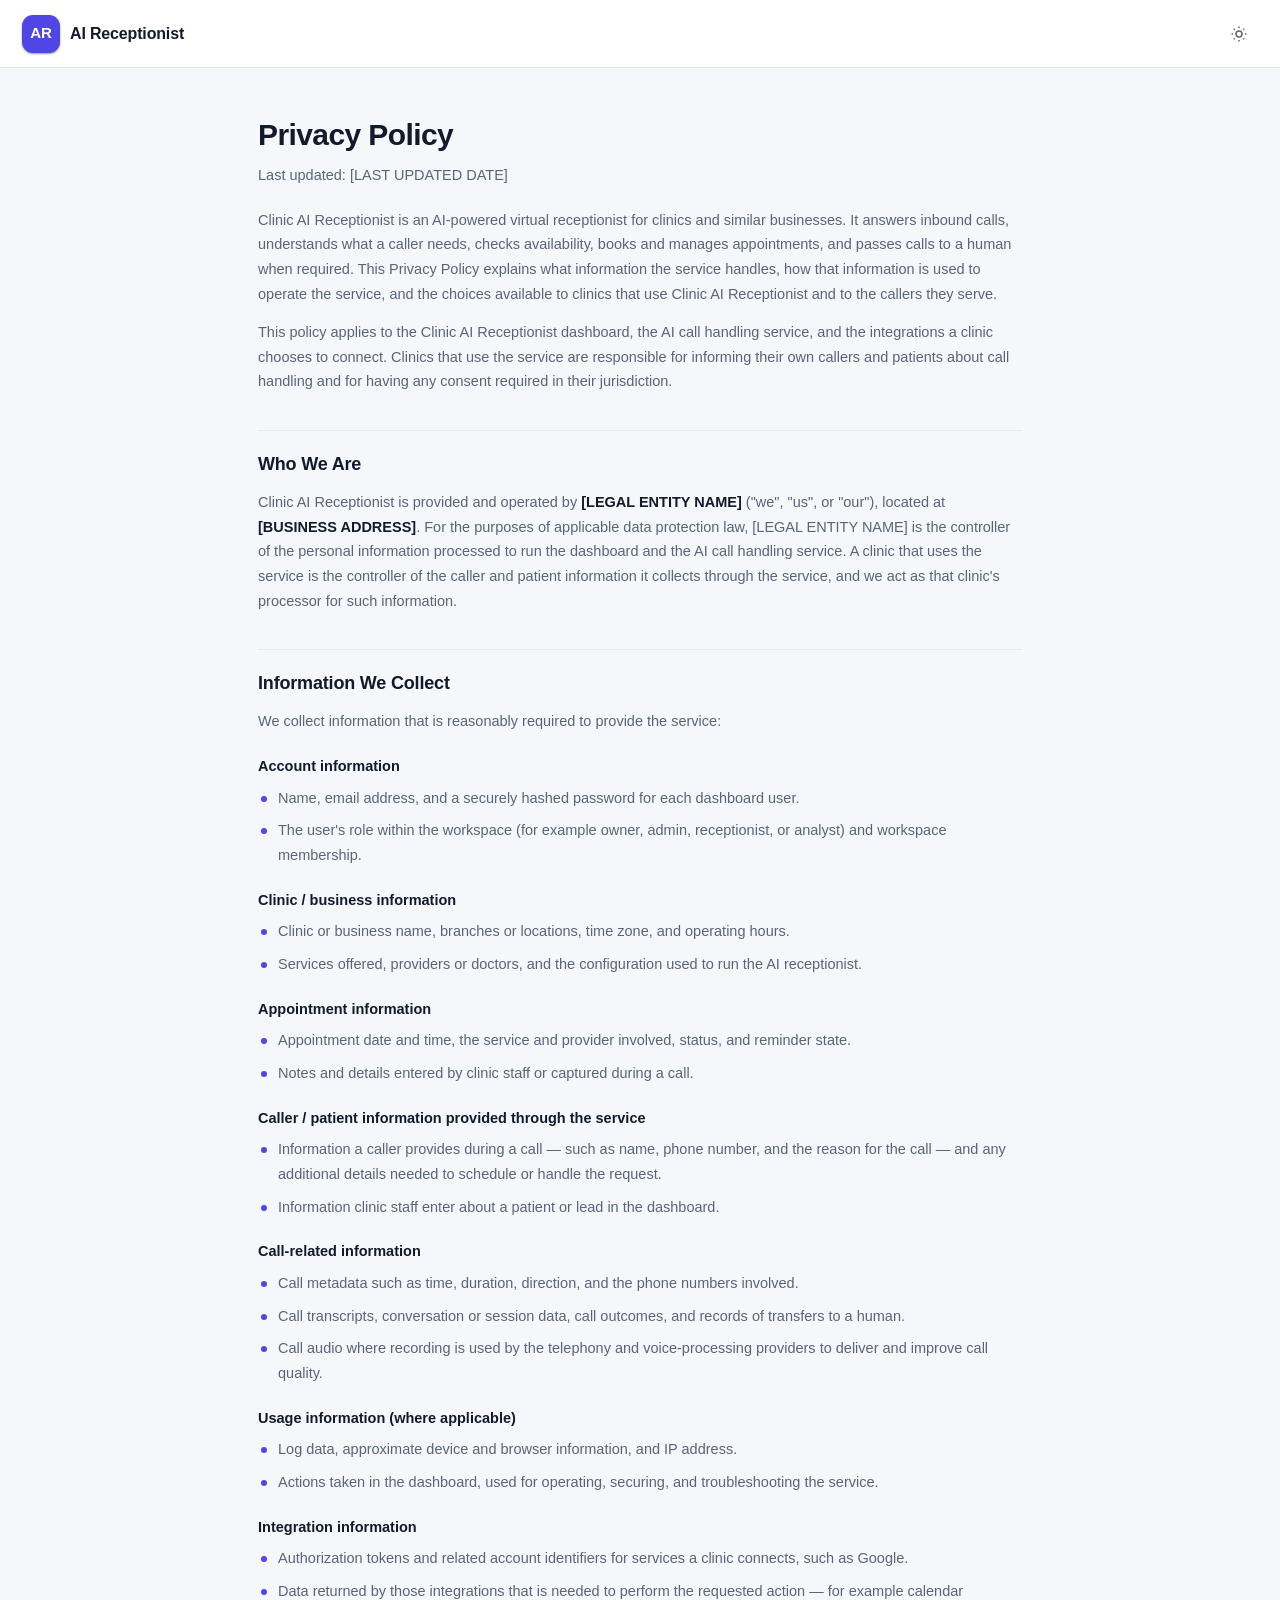
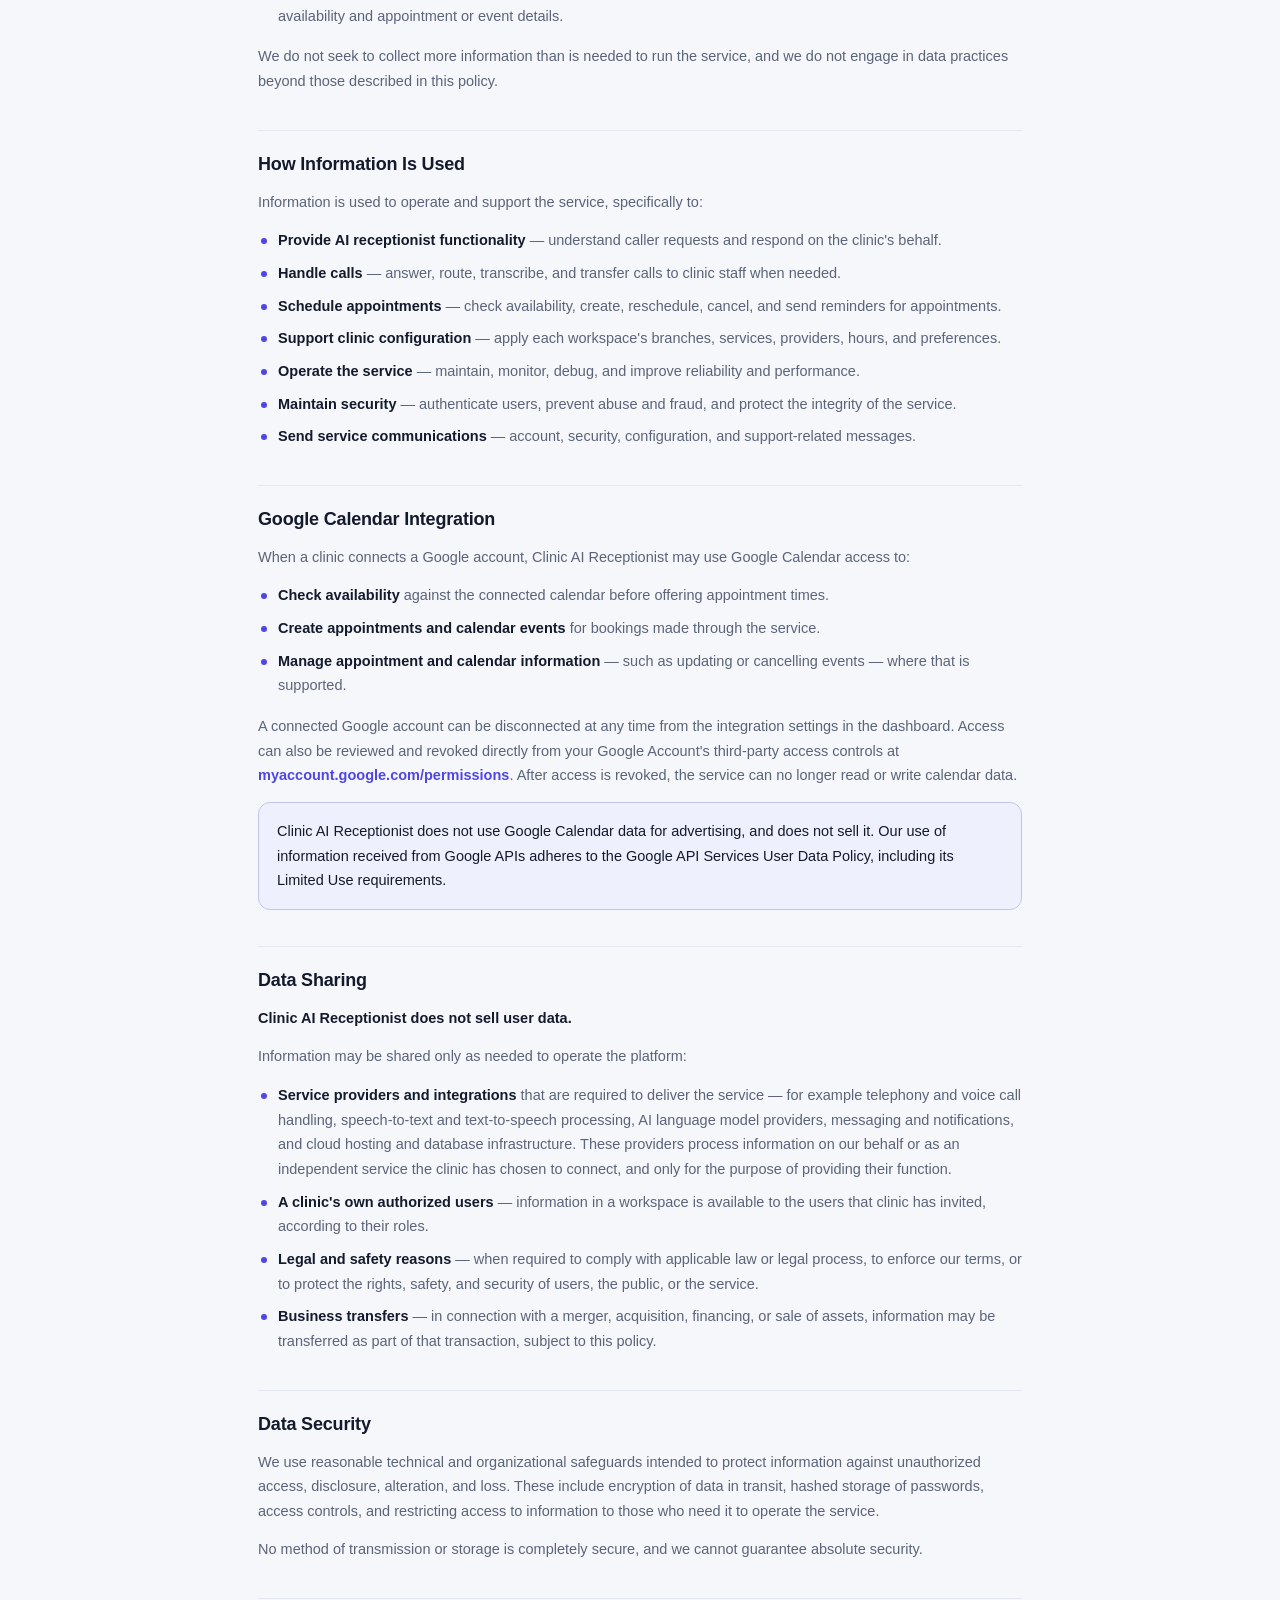
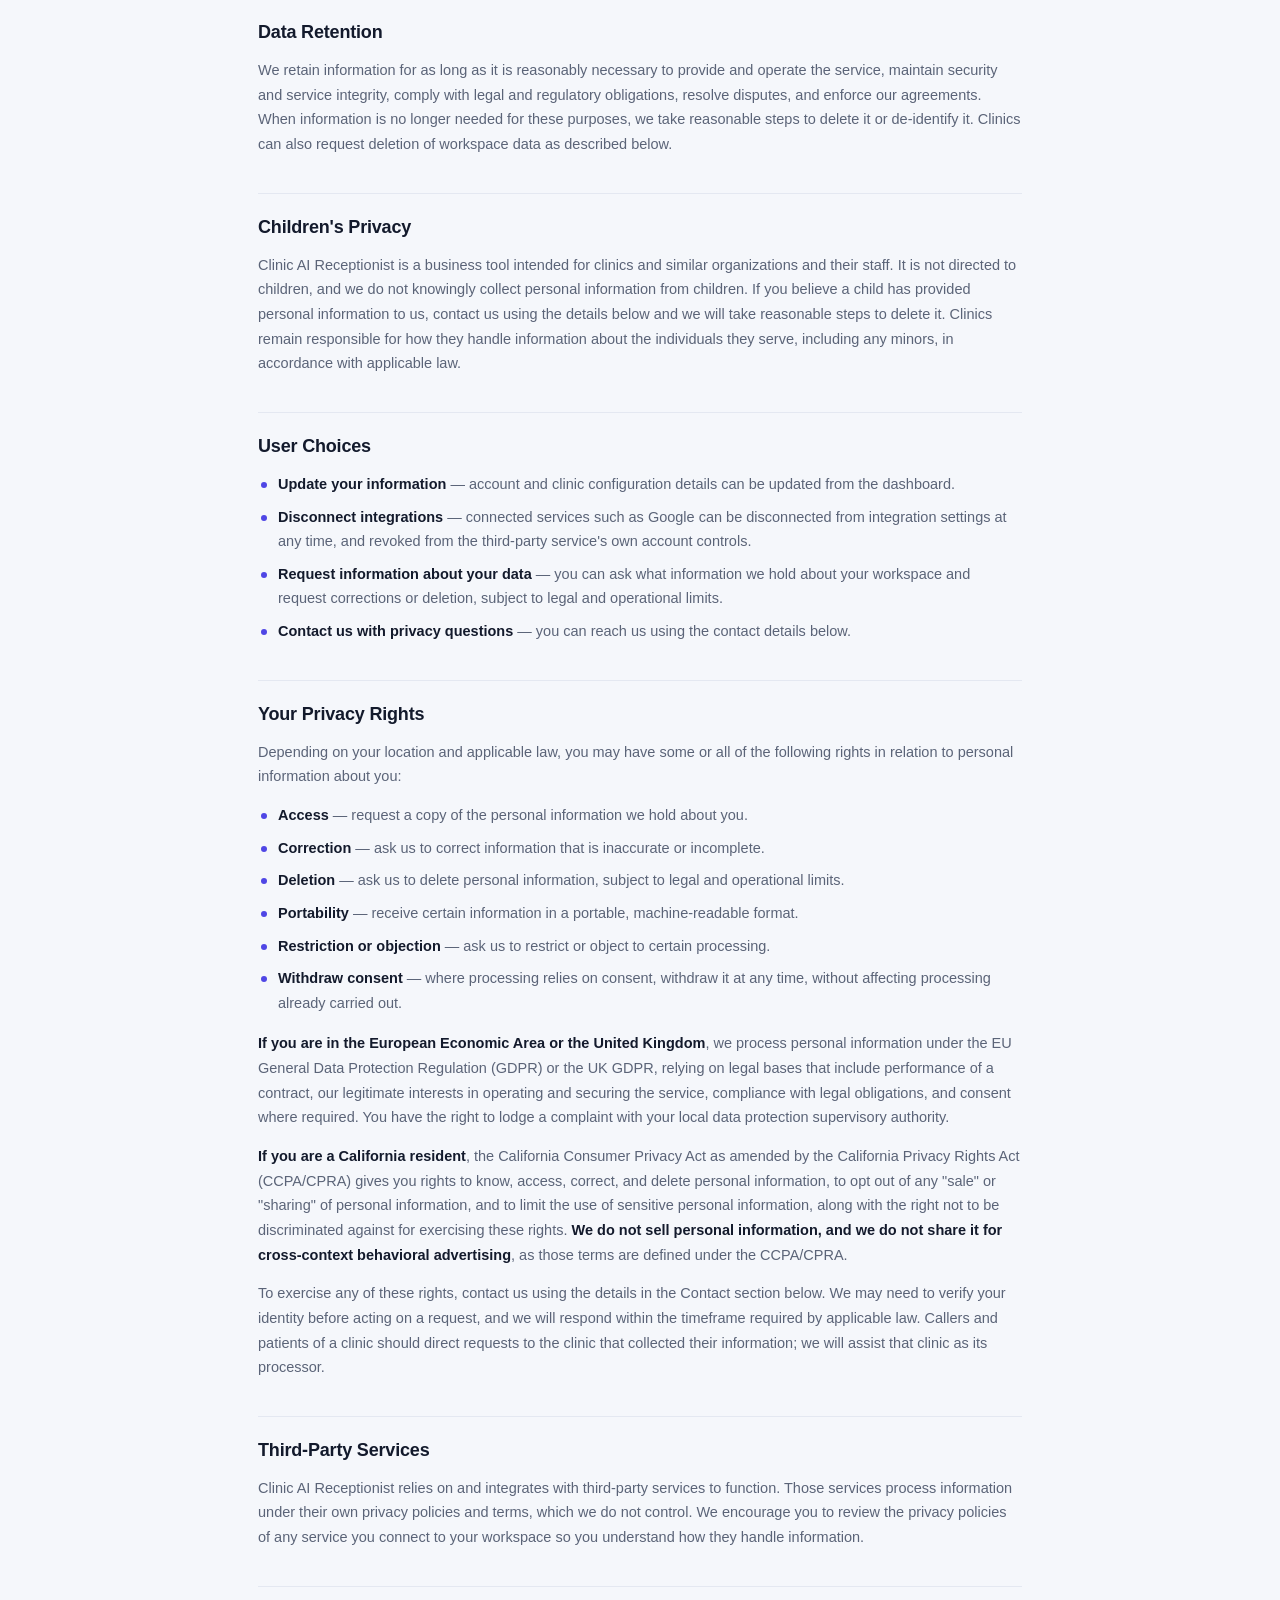
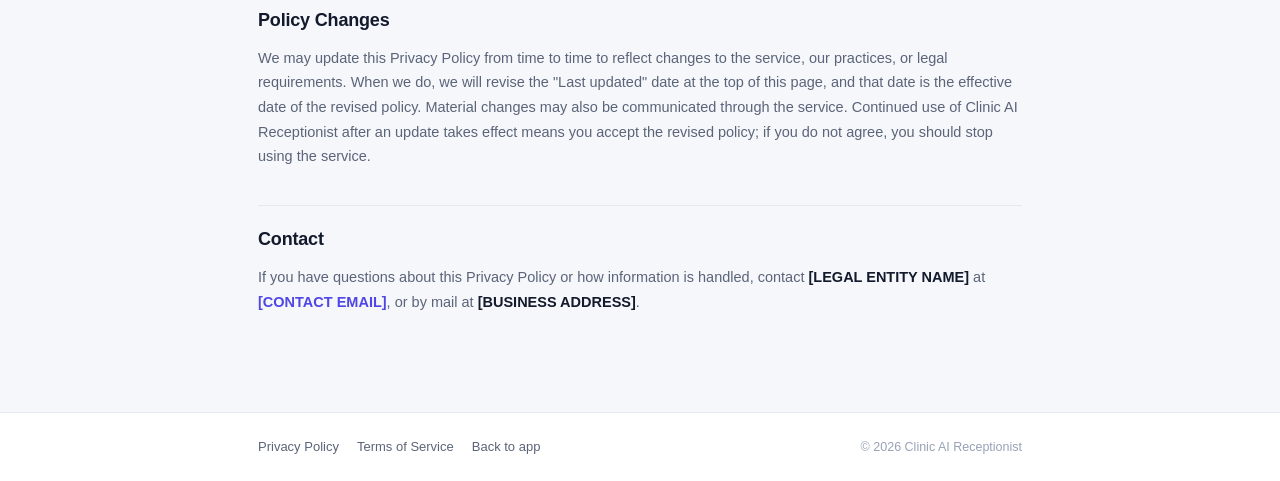
==== commit 2eef5b29: "Add dynamic business context onboarding and public legal pages Business Context (onboarding + settin" ====
--- a/frontend/privacy.html
+++ b/frontend/privacy.html
@@ -103,7 +103,7 @@
 <main class="legal-root">
   <article class="legal-doc">
     <h1 class="legal-doc__title">Privacy Policy</h1>
-    <p class="legal-doc__meta">Last updated: [DATE]</p>
+    <p class="legal-doc__meta">Last updated: [LAST UPDATED DATE]</p>
 
     <p class="legal-doc__intro">
       Clinic AI Receptionist is an AI-powered virtual receptionist for clinics and
@@ -120,6 +120,18 @@
       that use the service are responsible for informing their own callers and
       patients about call handling and for having any consent required in their
       jurisdiction.
+    </p>
+
+    <h2>Who We Are</h2>
+    <p>
+      Clinic AI Receptionist is provided and operated by
+      <strong>[LEGAL ENTITY NAME]</strong> ("we", "us", or "our"), located at
+      <strong>[BUSINESS ADDRESS]</strong>. For the purposes of applicable data
+      protection law, [LEGAL ENTITY NAME] is the controller of the personal
+      information processed to run the dashboard and the AI call handling
+      service. A clinic that uses the service is the controller of the caller
+      and patient information it collects through the service, and we act as
+      that clinic's processor for such information.
     </p>
 
     <h2>Information We Collect</h2>
@@ -264,6 +276,17 @@
       deletion of workspace data as described below.
     </p>
 
+    <h2>Children's Privacy</h2>
+    <p>
+      Clinic AI Receptionist is a business tool intended for clinics and similar
+      organizations and their staff. It is not directed to children, and we do
+      not knowingly collect personal information from children. If you believe a
+      child has provided personal information to us, contact us using the details
+      below and we will take reasonable steps to delete it. Clinics remain
+      responsible for how they handle information about the individuals they
+      serve, including any minors, in accordance with applicable law.
+    </p>
+
     <h2>User Choices</h2>
     <ul>
       <li><strong>Update your information</strong> — account and clinic configuration details can be updated from the dashboard.</li>
@@ -271,6 +294,48 @@
       <li><strong>Request information about your data</strong> — you can ask what information we hold about your workspace and request corrections or deletion, subject to legal and operational limits.</li>
       <li><strong>Contact us with privacy questions</strong> — you can reach us using the contact details below.</li>
     </ul>
+
+    <h2>Your Privacy Rights</h2>
+    <p>
+      Depending on your location and applicable law, you may have some or all of
+      the following rights in relation to personal information about you:
+    </p>
+    <ul>
+      <li><strong>Access</strong> — request a copy of the personal information we hold about you.</li>
+      <li><strong>Correction</strong> — ask us to correct information that is inaccurate or incomplete.</li>
+      <li><strong>Deletion</strong> — ask us to delete personal information, subject to legal and operational limits.</li>
+      <li><strong>Portability</strong> — receive certain information in a portable, machine-readable format.</li>
+      <li><strong>Restriction or objection</strong> — ask us to restrict or object to certain processing.</li>
+      <li><strong>Withdraw consent</strong> — where processing relies on consent, withdraw it at any time, without affecting processing already carried out.</li>
+    </ul>
+    <p>
+      <strong>If you are in the European Economic Area or the United Kingdom</strong>,
+      we process personal information under the EU General Data Protection
+      Regulation (GDPR) or the UK GDPR, relying on legal bases that include
+      performance of a contract, our legitimate interests in operating and
+      securing the service, compliance with legal obligations, and consent where
+      required. You have the right to lodge a complaint with your local data
+      protection supervisory authority.
+    </p>
+    <p>
+      <strong>If you are a California resident</strong>, the California Consumer
+      Privacy Act as amended by the California Privacy Rights Act (CCPA/CPRA)
+      gives you rights to know, access, correct, and delete personal information,
+      to opt out of any "sale" or "sharing" of personal information, and to limit
+      the use of sensitive personal information, along with the right not to be
+      discriminated against for exercising these rights.
+      <strong>We do not sell personal information, and we do not share it for
+      cross-context behavioral advertising</strong>, as those terms are defined
+      under the CCPA/CPRA.
+    </p>
+    <p>
+      To exercise any of these rights, contact us using the details in the
+      Contact section below. We may need to verify your identity before acting on
+      a request, and we will respond within the timeframe required by applicable
+      law. Callers and patients of a clinic should direct requests to the clinic
+      that collected their information; we will assist that clinic as its
+      processor.
+    </p>
 
     <h2>Third-Party Services</h2>
     <p>
@@ -285,15 +350,19 @@
     <p>
       We may update this Privacy Policy from time to time to reflect changes to the
       service, our practices, or legal requirements. When we do, we will revise the
-      "Last updated" date at the top of this page. Material changes may be
-      communicated through the service. Continued use of Clinic AI Receptionist
-      after an update means you accept the revised policy.
+      "Last updated" date at the top of this page, and that date is the effective
+      date of the revised policy. Material changes may also be communicated through
+      the service. Continued use of Clinic AI Receptionist after an update takes
+      effect means you accept the revised policy; if you do not agree, you should
+      stop using the service.
     </p>
 
     <h2>Contact</h2>
     <p>
       If you have questions about this Privacy Policy or how information is handled,
-      contact us at <a href="mailto:[CONTACT EMAIL]">[CONTACT EMAIL]</a>.
+      contact <strong>[LEGAL ENTITY NAME]</strong> at
+      <a href="mailto:[CONTACT EMAIL]">[CONTACT EMAIL]</a>, or by mail at
+      <strong>[BUSINESS ADDRESS]</strong>.
     </p>
   </article>
 </main>
